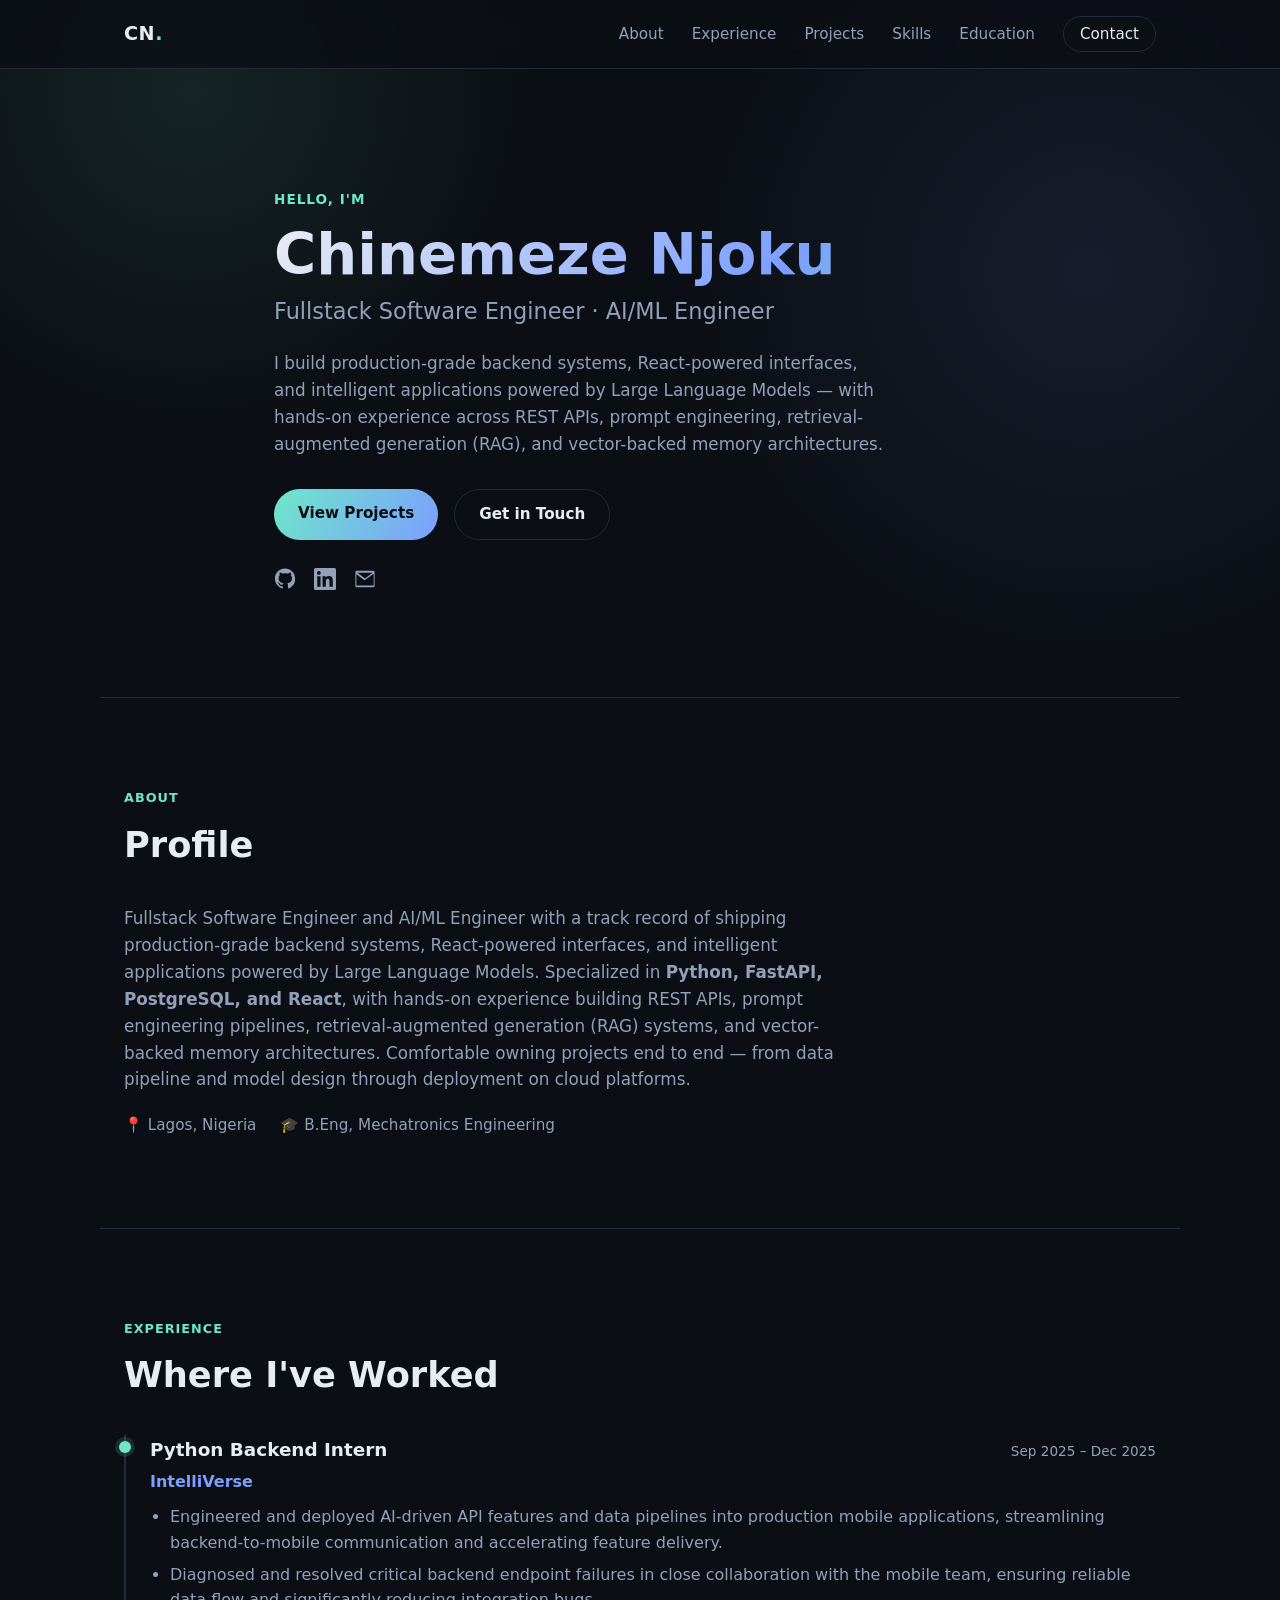
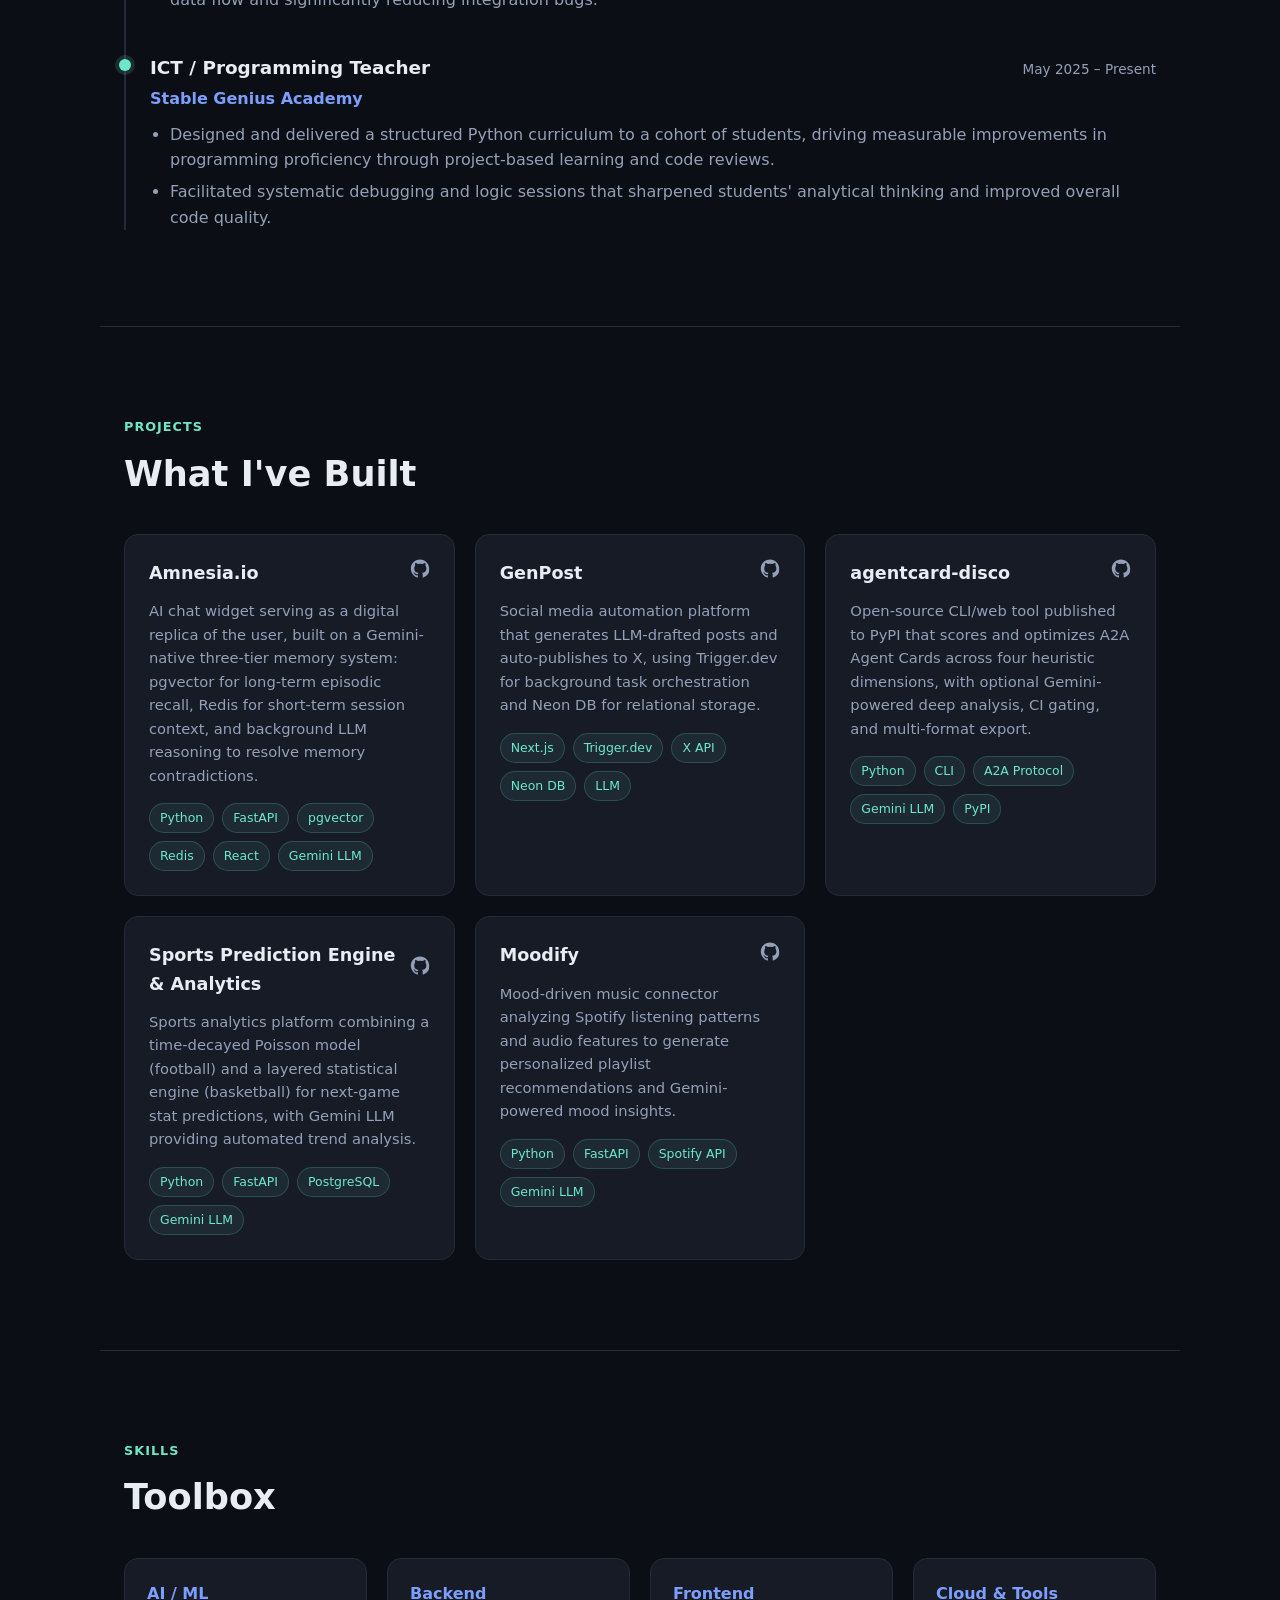
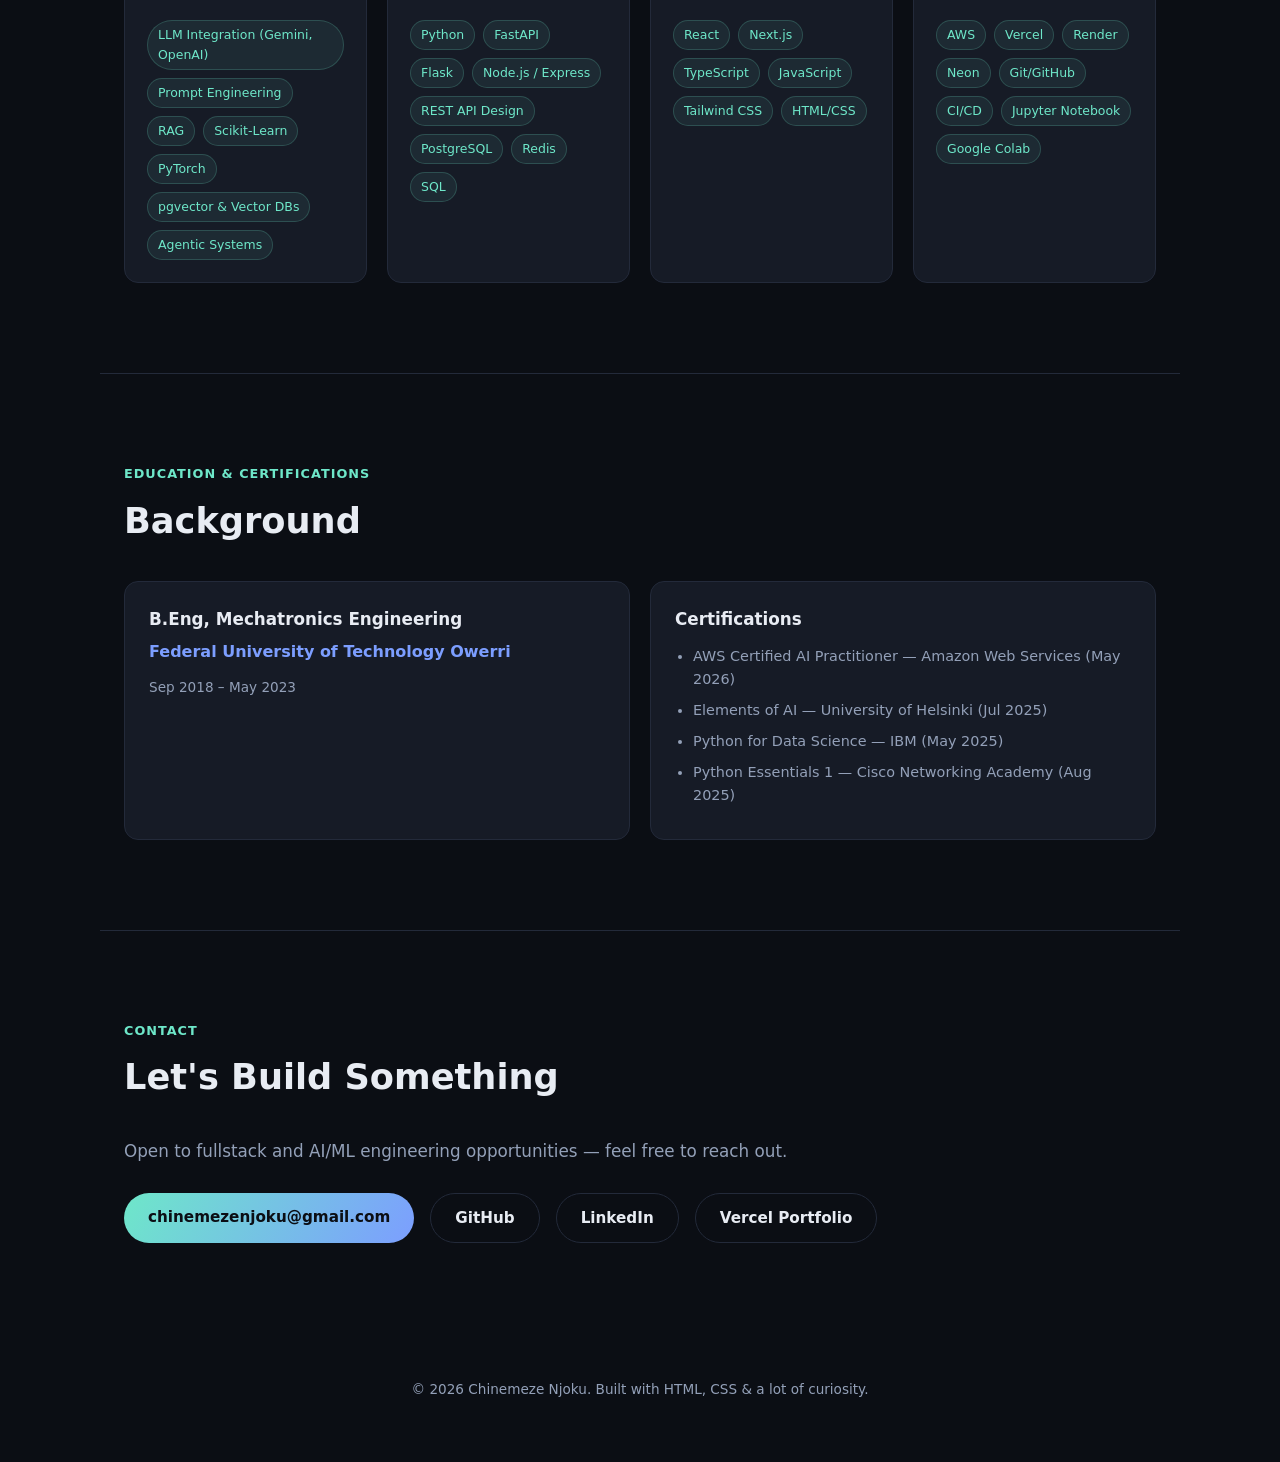
==== index.html @ 37be12de "Add portfolio site built from resume and project repos" ====
<!DOCTYPE html>
<html lang="en">
<head>
<meta charset="UTF-8">
<meta name="viewport" content="width=device-width, initial-scale=1.0">
<title>Chinemeze Njoku — Fullstack &amp; AI/ML Engineer</title>
<meta name="description" content="Chinemeze Njoku — Fullstack Software Engineer and AI/ML Engineer specializing in Python, FastAPI, React, and LLM-powered applications.">
<link rel="icon" href="data:image/svg+xml,<svg xmlns=%22http://www.w3.org/2000/svg%22 viewBox=%220 0 100 100%22><text y=%22.9em%22 font-size=%2290%22>🚀</text></svg>">
<link rel="stylesheet" href="css/style.css">
</head>
<body>

<div class="bg-glow"></div>

<header class="nav-wrap">
  <nav class="nav container">
    <a href="#top" class="logo">CN<span>.</span></a>
    <button class="nav-toggle" id="navToggle" aria-label="Toggle menu" aria-expanded="false">
      <span></span><span></span><span></span>
    </button>
    <ul class="nav-links" id="navLinks">
      <li><a href="#about">About</a></li>
      <li><a href="#experience">Experience</a></li>
      <li><a href="#projects">Projects</a></li>
      <li><a href="#skills">Skills</a></li>
      <li><a href="#education">Education</a></li>
      <li><a href="#contact" class="nav-cta">Contact</a></li>
    </ul>
  </nav>
</header>

<main id="top">

  <section class="hero container">
    <p class="eyebrow reveal">Hello, I'm</p>
    <h1 class="reveal">Chinemeze Njoku</h1>
    <h2 class="hero-role reveal">Fullstack Software Engineer &middot; AI/ML Engineer</h2>
    <p class="hero-text reveal">
      I build production-grade backend systems, React-powered interfaces, and intelligent
      applications powered by Large Language Models — with hands-on experience across
      REST APIs, prompt engineering, retrieval-augmented generation (RAG), and vector-backed
      memory architectures.
    </p>
    <div class="hero-actions reveal">
      <a href="#projects" class="btn btn-primary">View Projects</a>
      <a href="#contact" class="btn btn-ghost">Get in Touch</a>
    </div>
    <div class="hero-links reveal">
      <a href="https://github.com/chineey" target="_blank" rel="noopener" aria-label="GitHub">
        <svg viewBox="0 0 24 24" fill="currentColor"><path d="M12 .5C5.73.5.98 5.24.98 11.52c0 5.02 3.26 9.28 7.77 10.78.57.1.78-.25.78-.55 0-.27-.01-1.16-.02-2.11-3.16.69-3.83-1.34-3.83-1.34-.52-1.31-1.26-1.66-1.26-1.66-1.03-.7.08-.69.08-.69 1.14.08 1.74 1.17 1.74 1.17 1.01 1.73 2.65 1.23 3.3.94.1-.73.4-1.23.72-1.51-2.52-.29-5.17-1.26-5.17-5.6 0-1.24.44-2.25 1.17-3.04-.12-.29-.51-1.45.11-3.02 0 0 .96-.31 3.14 1.16a10.9 10.9 0 0 1 5.72 0c2.18-1.47 3.14-1.16 3.14-1.16.62 1.57.23 2.73.11 3.02.73.79 1.17 1.8 1.17 3.04 0 4.35-2.65 5.31-5.18 5.59.41.35.77 1.04.77 2.11 0 1.52-.01 2.75-.01 3.12 0 .3.2.65.79.54A10.53 10.53 0 0 0 23.02 11.5C23.02 5.24 18.27.5 12 .5Z"/></svg>
      </a>
      <a href="https://linkedin.com/in/chinemeze-njoku" target="_blank" rel="noopener" aria-label="LinkedIn">
        <svg viewBox="0 0 24 24" fill="currentColor"><path d="M20.45 20.45h-3.56v-5.57c0-1.33-.02-3.04-1.85-3.04-1.85 0-2.14 1.45-2.14 2.94v5.67H9.34V9h3.42v1.56h.05c.48-.9 1.64-1.85 3.38-1.85 3.6 0 4.27 2.37 4.27 5.46v6.28ZM5.34 7.43a2.06 2.06 0 1 1 0-4.12 2.06 2.06 0 0 1 0 4.12ZM7.12 20.45H3.56V9h3.56v11.45ZM22.22 0H1.77C.8 0 0 .78 0 1.75v20.5C0 23.22.8 24 1.77 24h20.45c.98 0 1.78-.78 1.78-1.75V1.75C24 .78 23.2 0 22.22 0Z"/></svg>
      </a>
      <a href="mailto:chinemezenjoku@gmail.com" aria-label="Email">
        <svg viewBox="0 0 24 24" fill="currentColor"><path d="M1.5 4.5A1.5 1.5 0 0 1 3 3h18a1.5 1.5 0 0 1 1.5 1.5v15A1.5 1.5 0 0 1 21 21H3a1.5 1.5 0 0 1-1.5-1.5v-15Zm2.2.6 8.3 6.4 8.3-6.4H3.7Zm16.8 1.6-8.03 6.2a1.5 1.5 0 0 1-1.84 0L2.6 6.7V19h18.9V6.7Z"/></svg>
      </a>
    </div>
  </section>

  <section id="about" class="section container">
    <p class="section-label reveal">About</p>
    <h2 class="section-title reveal">Profile</h2>
    <p class="about-text reveal">
      Fullstack Software Engineer and AI/ML Engineer with a track record of shipping
      production-grade backend systems, React-powered interfaces, and intelligent
      applications powered by Large Language Models. Specialized in
      <strong>Python, FastAPI, PostgreSQL, and React</strong>, with hands-on experience
      building REST APIs, prompt engineering pipelines, retrieval-augmented generation (RAG)
      systems, and vector-backed memory architectures. Comfortable owning projects end to
      end — from data pipeline and model design through deployment on cloud platforms.
    </p>
    <div class="about-meta reveal">
      <span>📍 Lagos, Nigeria</span>
      <span>🎓 B.Eng, Mechatronics Engineering</span>
    </div>
  </section>

  <section id="experience" class="section container">
    <p class="section-label reveal">Experience</p>
    <h2 class="section-title reveal">Where I've Worked</h2>
    <div class="timeline">
      <div class="timeline-item reveal">
        <div class="timeline-dot"></div>
        <div class="timeline-content">
          <div class="timeline-head">
            <h3>Python Backend Intern</h3>
            <span class="timeline-date">Sep 2025 – Dec 2025</span>
          </div>
          <p class="timeline-org">IntelliVerse</p>
          <ul>
            <li>Engineered and deployed AI-driven API features and data pipelines into production mobile applications, streamlining backend-to-mobile communication and accelerating feature delivery.</li>
            <li>Diagnosed and resolved critical backend endpoint failures in close collaboration with the mobile team, ensuring reliable data flow and significantly reducing integration bugs.</li>
          </ul>
        </div>
      </div>
      <div class="timeline-item reveal">
        <div class="timeline-dot"></div>
        <div class="timeline-content">
          <div class="timeline-head">
            <h3>ICT / Programming Teacher</h3>
            <span class="timeline-date">May 2025 – Present</span>
          </div>
          <p class="timeline-org">Stable Genius Academy</p>
          <ul>
            <li>Designed and delivered a structured Python curriculum to a cohort of students, driving measurable improvements in programming proficiency through project-based learning and code reviews.</li>
            <li>Facilitated systematic debugging and logic sessions that sharpened students' analytical thinking and improved overall code quality.</li>
          </ul>
        </div>
      </div>
    </div>
  </section>

  <section id="projects" class="section container">
    <p class="section-label reveal">Projects</p>
    <h2 class="section-title reveal">What I've Built</h2>
    <div class="project-grid">

      <article class="project-card reveal">
        <div class="project-top">
          <h3>Amnesia.io</h3>
          <a href="https://github.com/chineey/amnesia.io" target="_blank" rel="noopener" aria-label="View Amnesia.io on GitHub">
            <svg viewBox="0 0 24 24" fill="currentColor"><path d="M12 .5C5.73.5.98 5.24.98 11.52c0 5.02 3.26 9.28 7.77 10.78.57.1.78-.25.78-.55 0-.27-.01-1.16-.02-2.11-3.16.69-3.83-1.34-3.83-1.34-.52-1.31-1.26-1.66-1.26-1.66-1.03-.7.08-.69.08-.69 1.14.08 1.74 1.17 1.74 1.17 1.01 1.73 2.65 1.23 3.3.94.1-.73.4-1.23.72-1.51-2.52-.29-5.17-1.26-5.17-5.6 0-1.24.44-2.25 1.17-3.04-.12-.29-.51-1.45.11-3.02 0 0 .96-.31 3.14 1.16a10.9 10.9 0 0 1 5.72 0c2.18-1.47 3.14-1.16 3.14-1.16.62 1.57.23 2.73.11 3.02.73.79 1.17 1.8 1.17 3.04 0 4.35-2.65 5.31-5.18 5.59.41.35.77 1.04.77 2.11 0 1.52-.01 2.75-.01 3.12 0 .3.2.65.79.54A10.53 10.53 0 0 0 23.02 11.5C23.02 5.24 18.27.5 12 .5Z"/></svg>
          </a>
        </div>
        <p>AI chat widget serving as a digital replica of the user, built on a Gemini-native three-tier memory system: pgvector for long-term episodic recall, Redis for short-term session context, and background LLM reasoning to resolve memory contradictions.</p>
        <div class="tags">
          <span>Python</span><span>FastAPI</span><span>pgvector</span><span>Redis</span><span>React</span><span>Gemini LLM</span>
        </div>
      </article>

      <article class="project-card reveal">
        <div class="project-top">
          <h3>GenPost</h3>
          <a href="https://github.com/chineey/genpost_automation" target="_blank" rel="noopener" aria-label="View GenPost on GitHub">
            <svg viewBox="0 0 24 24" fill="currentColor"><path d="M12 .5C5.73.5.98 5.24.98 11.52c0 5.02 3.26 9.28 7.77 10.78.57.1.78-.25.78-.55 0-.27-.01-1.16-.02-2.11-3.16.69-3.83-1.34-3.83-1.34-.52-1.31-1.26-1.66-1.26-1.66-1.03-.7.08-.69.08-.69 1.14.08 1.74 1.17 1.74 1.17 1.01 1.73 2.65 1.23 3.3.94.1-.73.4-1.23.72-1.51-2.52-.29-5.17-1.26-5.17-5.6 0-1.24.44-2.25 1.17-3.04-.12-.29-.51-1.45.11-3.02 0 0 .96-.31 3.14 1.16a10.9 10.9 0 0 1 5.72 0c2.18-1.47 3.14-1.16 3.14-1.16.62 1.57.23 2.73.11 3.02.73.79 1.17 1.8 1.17 3.04 0 4.35-2.65 5.31-5.18 5.59.41.35.77 1.04.77 2.11 0 1.52-.01 2.75-.01 3.12 0 .3.2.65.79.54A10.53 10.53 0 0 0 23.02 11.5C23.02 5.24 18.27.5 12 .5Z"/></svg>
          </a>
        </div>
        <p>Social media automation platform that generates LLM-drafted posts and auto-publishes to X, using Trigger.dev for background task orchestration and Neon DB for relational storage.</p>
        <div class="tags">
          <span>Next.js</span><span>Trigger.dev</span><span>X API</span><span>Neon DB</span><span>LLM</span>
        </div>
      </article>

      <article class="project-card reveal">
        <div class="project-top">
          <h3>agentcard-disco</h3>
          <a href="https://github.com/chineey/agentcard-disco" target="_blank" rel="noopener" aria-label="View agentcard-disco on GitHub">
            <svg viewBox="0 0 24 24" fill="currentColor"><path d="M12 .5C5.73.5.98 5.24.98 11.52c0 5.02 3.26 9.28 7.77 10.78.57.1.78-.25.78-.55 0-.27-.01-1.16-.02-2.11-3.16.69-3.83-1.34-3.83-1.34-.52-1.31-1.26-1.66-1.26-1.66-1.03-.7.08-.69.08-.69 1.14.08 1.74 1.17 1.74 1.17 1.01 1.73 2.65 1.23 3.3.94.1-.73.4-1.23.72-1.51-2.52-.29-5.17-1.26-5.17-5.6 0-1.24.44-2.25 1.17-3.04-.12-.29-.51-1.45.11-3.02 0 0 .96-.31 3.14 1.16a10.9 10.9 0 0 1 5.72 0c2.18-1.47 3.14-1.16 3.14-1.16.62 1.57.23 2.73.11 3.02.73.79 1.17 1.8 1.17 3.04 0 4.35-2.65 5.31-5.18 5.59.41.35.77 1.04.77 2.11 0 1.52-.01 2.75-.01 3.12 0 .3.2.65.79.54A10.53 10.53 0 0 0 23.02 11.5C23.02 5.24 18.27.5 12 .5Z"/></svg>
          </a>
        </div>
        <p>Open-source CLI/web tool published to PyPI that scores and optimizes A2A Agent Cards across four heuristic dimensions, with optional Gemini-powered deep analysis, CI gating, and multi-format export.</p>
        <div class="tags">
          <span>Python</span><span>CLI</span><span>A2A Protocol</span><span>Gemini LLM</span><span>PyPI</span>
        </div>
      </article>

      <article class="project-card reveal">
        <div class="project-top">
          <h3>Sports Prediction Engine &amp; Analytics</h3>
          <a href="https://github.com/chineey/NBA_AI" target="_blank" rel="noopener" aria-label="View Sports Prediction Engine on GitHub">
            <svg viewBox="0 0 24 24" fill="currentColor"><path d="M12 .5C5.73.5.98 5.24.98 11.52c0 5.02 3.26 9.28 7.77 10.78.57.1.78-.25.78-.55 0-.27-.01-1.16-.02-2.11-3.16.69-3.83-1.34-3.83-1.34-.52-1.31-1.26-1.66-1.26-1.66-1.03-.7.08-.69.08-.69 1.14.08 1.74 1.17 1.74 1.17 1.01 1.73 2.65 1.23 3.3.94.1-.73.4-1.23.72-1.51-2.52-.29-5.17-1.26-5.17-5.6 0-1.24.44-2.25 1.17-3.04-.12-.29-.51-1.45.11-3.02 0 0 .96-.31 3.14 1.16a10.9 10.9 0 0 1 5.72 0c2.18-1.47 3.14-1.16 3.14-1.16.62 1.57.23 2.73.11 3.02.73.79 1.17 1.8 1.17 3.04 0 4.35-2.65 5.31-5.18 5.59.41.35.77 1.04.77 2.11 0 1.52-.01 2.75-.01 3.12 0 .3.2.65.79.54A10.53 10.53 0 0 0 23.02 11.5C23.02 5.24 18.27.5 12 .5Z"/></svg>
          </a>
        </div>
        <p>Sports analytics platform combining a time-decayed Poisson model (football) and a layered statistical engine (basketball) for next-game stat predictions, with Gemini LLM providing automated trend analysis.</p>
        <div class="tags">
          <span>Python</span><span>FastAPI</span><span>PostgreSQL</span><span>Gemini LLM</span>
        </div>
      </article>

      <article class="project-card reveal">
        <div class="project-top">
          <h3>Moodify</h3>
          <a href="https://github.com/chineey/spotify_mood_connector" target="_blank" rel="noopener" aria-label="View Moodify on GitHub">
            <svg viewBox="0 0 24 24" fill="currentColor"><path d="M12 .5C5.73.5.98 5.24.98 11.52c0 5.02 3.26 9.28 7.77 10.78.57.1.78-.25.78-.55 0-.27-.01-1.16-.02-2.11-3.16.69-3.83-1.34-3.83-1.34-.52-1.31-1.26-1.66-1.26-1.66-1.03-.7.08-.69.08-.69 1.14.08 1.74 1.17 1.74 1.17 1.01 1.73 2.65 1.23 3.3.94.1-.73.4-1.23.72-1.51-2.52-.29-5.17-1.26-5.17-5.6 0-1.24.44-2.25 1.17-3.04-.12-.29-.51-1.45.11-3.02 0 0 .96-.31 3.14 1.16a10.9 10.9 0 0 1 5.72 0c2.18-1.47 3.14-1.16 3.14-1.16.62 1.57.23 2.73.11 3.02.73.79 1.17 1.8 1.17 3.04 0 4.35-2.65 5.31-5.18 5.59.41.35.77 1.04.77 2.11 0 1.52-.01 2.75-.01 3.12 0 .3.2.65.79.54A10.53 10.53 0 0 0 23.02 11.5C23.02 5.24 18.27.5 12 .5Z"/></svg>
          </a>
        </div>
        <p>Mood-driven music connector analyzing Spotify listening patterns and audio features to generate personalized playlist recommendations and Gemini-powered mood insights.</p>
        <div class="tags">
          <span>Python</span><span>FastAPI</span><span>Spotify API</span><span>Gemini LLM</span>
        </div>
      </article>

    </div>
  </section>

  <section id="skills" class="section container">
    <p class="section-label reveal">Skills</p>
    <h2 class="section-title reveal">Toolbox</h2>
    <div class="skills-grid">
      <div class="skill-card reveal">
        <h3>AI / ML</h3>
        <div class="tags">
          <span>LLM Integration (Gemini, OpenAI)</span><span>Prompt Engineering</span><span>RAG</span><span>Scikit-Learn</span><span>PyTorch</span><span>pgvector &amp; Vector DBs</span><span>Agentic Systems</span>
        </div>
      </div>
      <div class="skill-card reveal">
        <h3>Backend</h3>
        <div class="tags">
          <span>Python</span><span>FastAPI</span><span>Flask</span><span>Node.js / Express</span><span>REST API Design</span><span>PostgreSQL</span><span>Redis</span><span>SQL</span>
        </div>
      </div>
      <div class="skill-card reveal">
        <h3>Frontend</h3>
        <div class="tags">
          <span>React</span><span>Next.js</span><span>TypeScript</span><span>JavaScript</span><span>Tailwind CSS</span><span>HTML/CSS</span>
        </div>
      </div>
      <div class="skill-card reveal">
        <h3>Cloud &amp; Tools</h3>
        <div class="tags">
          <span>AWS</span><span>Vercel</span><span>Render</span><span>Neon</span><span>Git/GitHub</span><span>CI/CD</span><span>Jupyter Notebook</span><span>Google Colab</span>
        </div>
      </div>
    </div>
  </section>

  <section id="education" class="section container">
    <p class="section-label reveal">Education &amp; Certifications</p>
    <h2 class="section-title reveal">Background</h2>
    <div class="edu-grid">
      <div class="edu-card reveal">
        <h3>B.Eng, Mechatronics Engineering</h3>
        <p class="timeline-org">Federal University of Technology Owerri</p>
        <span class="timeline-date">Sep 2018 – May 2023</span>
      </div>
      <div class="edu-card reveal">
        <h3>Certifications</h3>
        <ul class="cert-list">
          <li>AWS Certified AI Practitioner — Amazon Web Services (May 2026)</li>
          <li>Elements of AI — University of Helsinki (Jul 2025)</li>
          <li>Python for Data Science — IBM (May 2025)</li>
          <li>Python Essentials 1 — Cisco Networking Academy (Aug 2025)</li>
        </ul>
      </div>
    </div>
  </section>

  <section id="contact" class="section container contact-section">
    <p class="section-label reveal">Contact</p>
    <h2 class="section-title reveal">Let's Build Something</h2>
    <p class="about-text reveal">
      Open to fullstack and AI/ML engineering opportunities — feel free to reach out.
    </p>
    <div class="contact-links reveal">
      <a href="mailto:chinemezenjoku@gmail.com" class="btn btn-primary">chinemezenjoku@gmail.com</a>
      <a href="https://github.com/chineey" target="_blank" rel="noopener" class="btn btn-ghost">GitHub</a>
      <a href="https://linkedin.com/in/chinemeze-njoku" target="_blank" rel="noopener" class="btn btn-ghost">LinkedIn</a>
      <a href="https://portfolio-umber-three-92.vercel.app" target="_blank" rel="noopener" class="btn btn-ghost">Vercel Portfolio</a>
    </div>
  </section>

</main>

<footer class="footer">
  <p>&copy; <span id="year"></span> Chinemeze Njoku. Built with HTML, CSS &amp; a lot of curiosity.</p>
</footer>

<script src="js/script.js"></script>
</body>
</html>
---- css/style.css ----
:root {
  --bg: #0b0e14;
  --bg-alt: #10141d;
  --surface: #161b26;
  --surface-hover: #1c2230;
  --border: #232a3a;
  --text: #e8ecf3;
  --text-dim: #93a0b8;
  --accent: #6ee7c9;
  --accent-2: #7c9eff;
  --radius: 14px;
  --max-width: 1080px;
}

* { box-sizing: border-box; }

html { scroll-behavior: smooth; }

body {
  margin: 0;
  background: var(--bg);
  color: var(--text);
  font-family: "Segoe UI", system-ui, -apple-system, "Helvetica Neue", Arial, sans-serif;
  line-height: 1.6;
  -webkit-font-smoothing: antialiased;
}

.container {
  max-width: var(--max-width);
  margin: 0 auto;
  padding: 0 24px;
}

.bg-glow {
  position: fixed;
  inset: 0;
  z-index: -1;
  background:
    radial-gradient(600px circle at 15% 10%, rgba(110, 231, 201, 0.10), transparent 60%),
    radial-gradient(700px circle at 85% 30%, rgba(124, 158, 255, 0.10), transparent 60%),
    var(--bg);
}

/* Nav */
.nav-wrap {
  position: sticky;
  top: 0;
  z-index: 100;
  background: rgba(11, 14, 20, 0.75);
  backdrop-filter: blur(10px);
  border-bottom: 1px solid var(--border);
}

.nav {
  display: flex;
  align-items: center;
  justify-content: space-between;
  height: 68px;
}

.logo {
  font-weight: 700;
  font-size: 1.2rem;
  color: var(--text);
  text-decoration: none;
  letter-spacing: 0.5px;
}
.logo span { color: var(--accent); }

.nav-links {
  display: flex;
  align-items: center;
  gap: 28px;
  list-style: none;
  margin: 0;
  padding: 0;
}

.nav-links a {
  color: var(--text-dim);
  text-decoration: none;
  font-size: 0.95rem;
  transition: color 0.2s ease;
}
.nav-links a:hover { color: var(--text); }

.nav-cta {
  border: 1px solid var(--border);
  padding: 8px 16px !important;
  border-radius: 999px;
  color: var(--text) !important;
}
.nav-cta:hover { border-color: var(--accent); }

.nav-toggle {
  display: none;
  flex-direction: column;
  gap: 5px;
  background: none;
  border: none;
  cursor: pointer;
  padding: 8px;
}
.nav-toggle span {
  width: 22px;
  height: 2px;
  background: var(--text);
  display: block;
}

/* Hero */
.hero {
  padding: 120px 24px 100px;
  max-width: 780px;
}

.eyebrow {
  color: var(--accent);
  font-weight: 600;
  letter-spacing: 1px;
  text-transform: uppercase;
  font-size: 0.85rem;
  margin: 0 0 12px;
}

.hero h1 {
  font-size: clamp(2.4rem, 6vw, 3.6rem);
  margin: 0 0 8px;
  line-height: 1.1;
  background: linear-gradient(120deg, var(--text), var(--accent-2) 70%, var(--accent));
  -webkit-background-clip: text;
  background-clip: text;
  color: transparent;
}

.hero-role {
  font-size: clamp(1.1rem, 2.5vw, 1.4rem);
  color: var(--text-dim);
  font-weight: 500;
  margin: 0 0 20px;
}

.hero-text {
  color: var(--text-dim);
  font-size: 1.05rem;
  max-width: 620px;
}

.hero-actions {
  display: flex;
  gap: 16px;
  margin: 32px 0 28px;
  flex-wrap: wrap;
}

.btn {
  display: inline-block;
  padding: 12px 24px;
  border-radius: 999px;
  text-decoration: none;
  font-weight: 600;
  font-size: 0.95rem;
  transition: transform 0.15s ease, background 0.2s ease, border-color 0.2s ease;
}
.btn:hover { transform: translateY(-2px); }

.btn-primary {
  background: linear-gradient(120deg, var(--accent), var(--accent-2));
  color: #0b0e14;
}

.btn-ghost {
  border: 1px solid var(--border);
  color: var(--text);
}
.btn-ghost:hover { border-color: var(--accent); }

.hero-links {
  display: flex;
  gap: 18px;
}
.hero-links a {
  color: var(--text-dim);
  transition: color 0.2s ease;
}
.hero-links a:hover { color: var(--accent); }
.hero-links svg { width: 22px; height: 22px; }

/* Sections */
.section {
  padding: 90px 24px;
  border-top: 1px solid var(--border);
}

.section-label {
  color: var(--accent);
  text-transform: uppercase;
  letter-spacing: 1px;
  font-size: 0.8rem;
  font-weight: 700;
  margin: 0 0 8px;
}

.section-title {
  font-size: clamp(1.6rem, 4vw, 2.2rem);
  margin: 0 0 32px;
}

.about-text {
  color: var(--text-dim);
  font-size: 1.05rem;
  max-width: 720px;
}

.about-meta {
  display: flex;
  gap: 24px;
  margin-top: 20px;
  color: var(--text-dim);
  font-size: 0.95rem;
  flex-wrap: wrap;
}

/* Timeline */
.timeline {
  position: relative;
  padding-left: 24px;
  border-left: 2px solid var(--border);
}

.timeline-item {
  position: relative;
  margin-bottom: 40px;
}
.timeline-item:last-child { margin-bottom: 0; }

.timeline-dot {
  position: absolute;
  left: -31px;
  top: 6px;
  width: 12px;
  height: 12px;
  border-radius: 50%;
  background: var(--accent);
  box-shadow: 0 0 0 4px rgba(110, 231, 201, 0.15);
}

.timeline-head {
  display: flex;
  align-items: baseline;
  justify-content: space-between;
  flex-wrap: wrap;
  gap: 8px;
}

.timeline-head h3 {
  margin: 0;
  font-size: 1.15rem;
}

.timeline-date {
  color: var(--text-dim);
  font-size: 0.85rem;
  white-space: nowrap;
}

.timeline-org {
  color: var(--accent-2);
  font-weight: 600;
  margin: 4px 0 10px;
}

.timeline-content ul {
  margin: 0;
  padding-left: 20px;
  color: var(--text-dim);
}
.timeline-content li { margin-bottom: 6px; }

/* Projects */
.project-grid {
  display: grid;
  grid-template-columns: repeat(auto-fit, minmax(300px, 1fr));
  gap: 20px;
}

.project-card {
  background: var(--surface);
  border: 1px solid var(--border);
  border-radius: var(--radius);
  padding: 24px;
  transition: transform 0.2s ease, border-color 0.2s ease, background 0.2s ease;
}
.project-card:hover {
  transform: translateY(-4px);
  border-color: var(--accent);
  background: var(--surface-hover);
}

.project-top {
  display: flex;
  align-items: center;
  justify-content: space-between;
  margin-bottom: 12px;
}

.project-top h3 {
  margin: 0;
  font-size: 1.1rem;
}

.project-top a {
  color: var(--text-dim);
  transition: color 0.2s ease;
}
.project-top a:hover { color: var(--accent); }
.project-top svg { width: 20px; height: 20px; }

.project-card p {
  color: var(--text-dim);
  font-size: 0.92rem;
  margin: 0 0 16px;
}

.tags {
  display: flex;
  flex-wrap: wrap;
  gap: 8px;
}

.tags span {
  background: rgba(110, 231, 201, 0.08);
  color: var(--accent);
  border: 1px solid rgba(110, 231, 201, 0.2);
  padding: 4px 10px;
  border-radius: 999px;
  font-size: 0.78rem;
}

/* Skills */
.skills-grid {
  display: grid;
  grid-template-columns: repeat(auto-fit, minmax(240px, 1fr));
  gap: 20px;
}

.skill-card {
  background: var(--surface);
  border: 1px solid var(--border);
  border-radius: var(--radius);
  padding: 22px;
}

.skill-card h3 {
  margin: 0 0 14px;
  font-size: 1rem;
  color: var(--accent-2);
}

/* Education */
.edu-grid {
  display: grid;
  grid-template-columns: repeat(auto-fit, minmax(280px, 1fr));
  gap: 20px;
}

.edu-card {
  background: var(--surface);
  border: 1px solid var(--border);
  border-radius: var(--radius);
  padding: 24px;
}

.edu-card h3 {
  margin: 0 0 6px;
  font-size: 1.05rem;
}

.cert-list {
  margin: 12px 0 0;
  padding-left: 18px;
  color: var(--text-dim);
  font-size: 0.9rem;
}
.cert-list li { margin-bottom: 8px; }

/* Contact */
.contact-section { text-align: left; }
.contact-links {
  display: flex;
  gap: 16px;
  flex-wrap: wrap;
  margin-top: 28px;
}

/* Footer */
.footer {
  text-align: center;
  padding: 32px 24px 48px;
  color: var(--text-dim);
  font-size: 0.85rem;
}

/* Reveal animation */
.reveal {
  opacity: 0;
  transform: translateY(16px);
  transition: opacity 0.6s ease, transform 0.6s ease;
}
.reveal.in-view {
  opacity: 1;
  transform: translateY(0);
}

/* Responsive */
@media (max-width: 720px) {
  .nav-toggle { display: flex; }
  .nav-links {
    position: absolute;
    top: 68px;
    left: 0;
    right: 0;
    background: var(--bg-alt);
    border-bottom: 1px solid var(--border);
    flex-direction: column;
    align-items: flex-start;
    padding: 20px 24px;
    gap: 18px;
    display: none;
  }
  .nav-links.open { display: flex; }
  .hero { padding: 90px 24px 70px; }
  .section { padding: 60px 24px; }
}
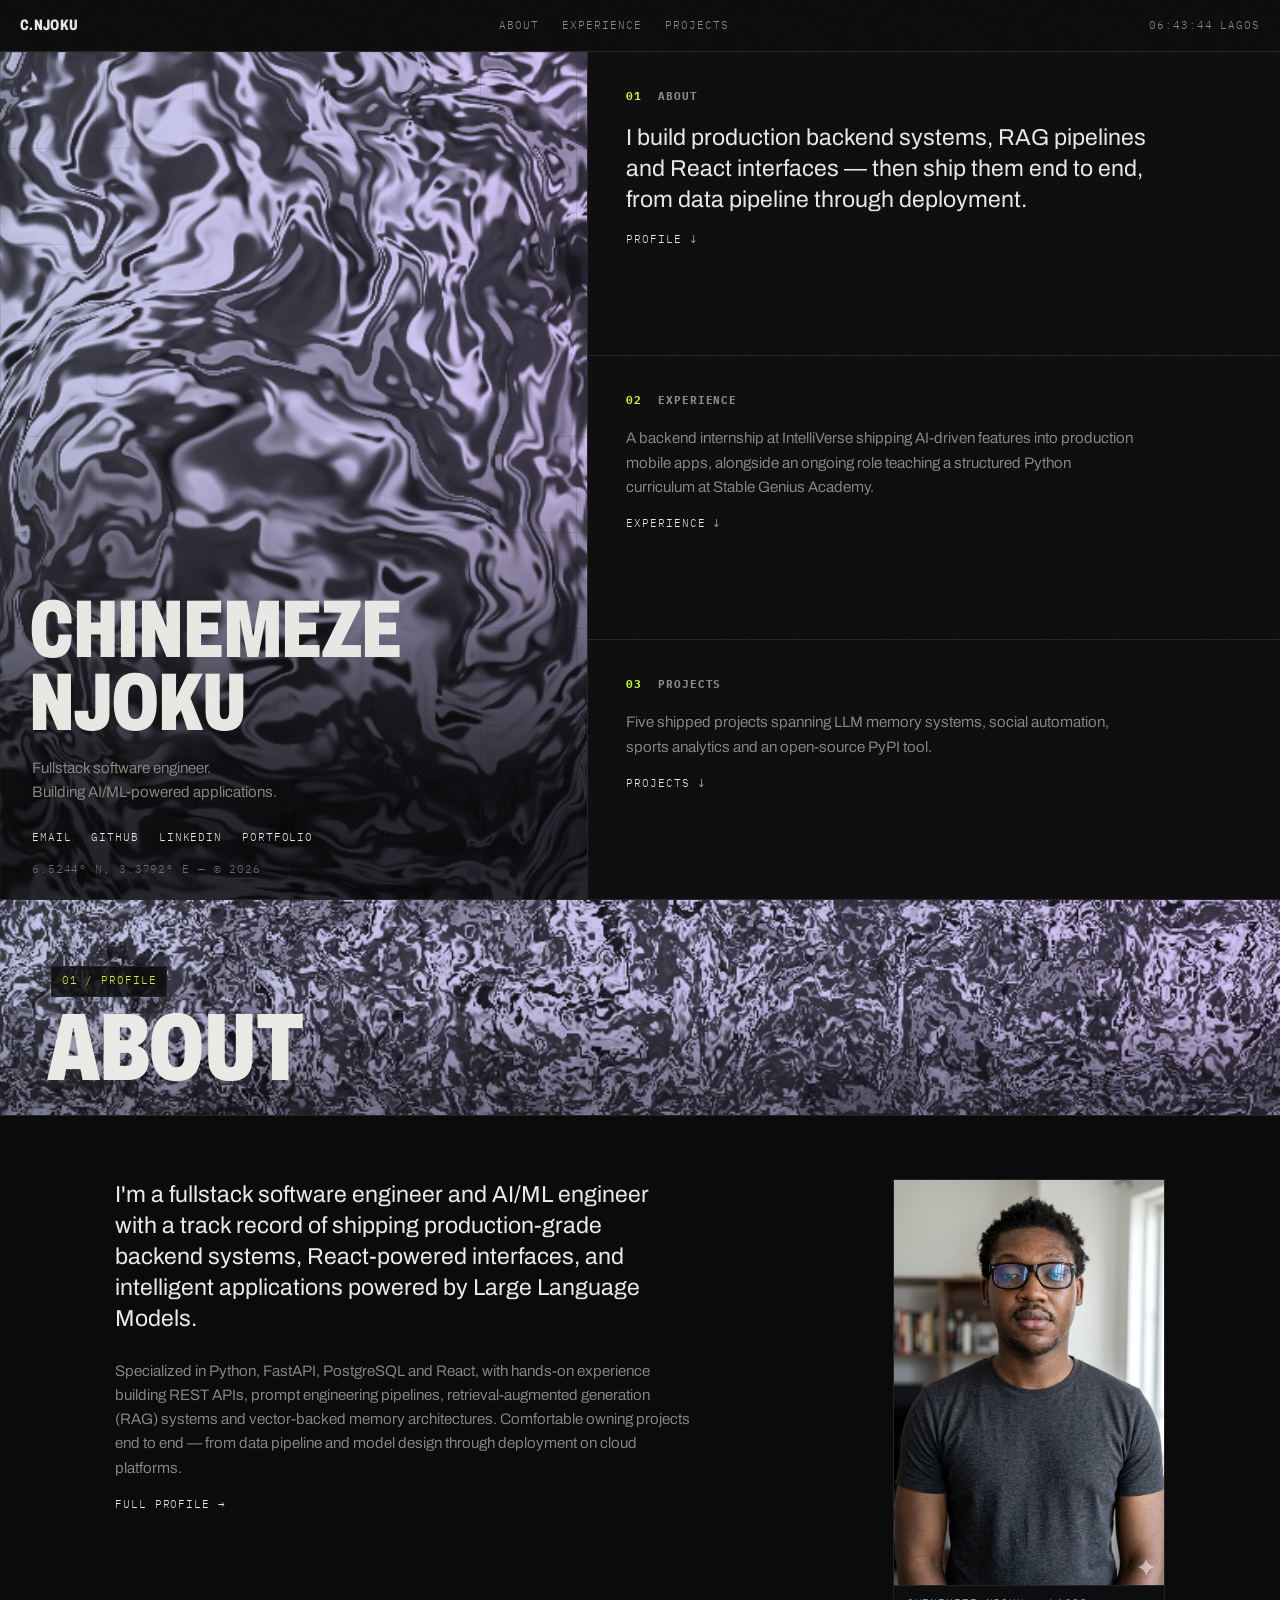
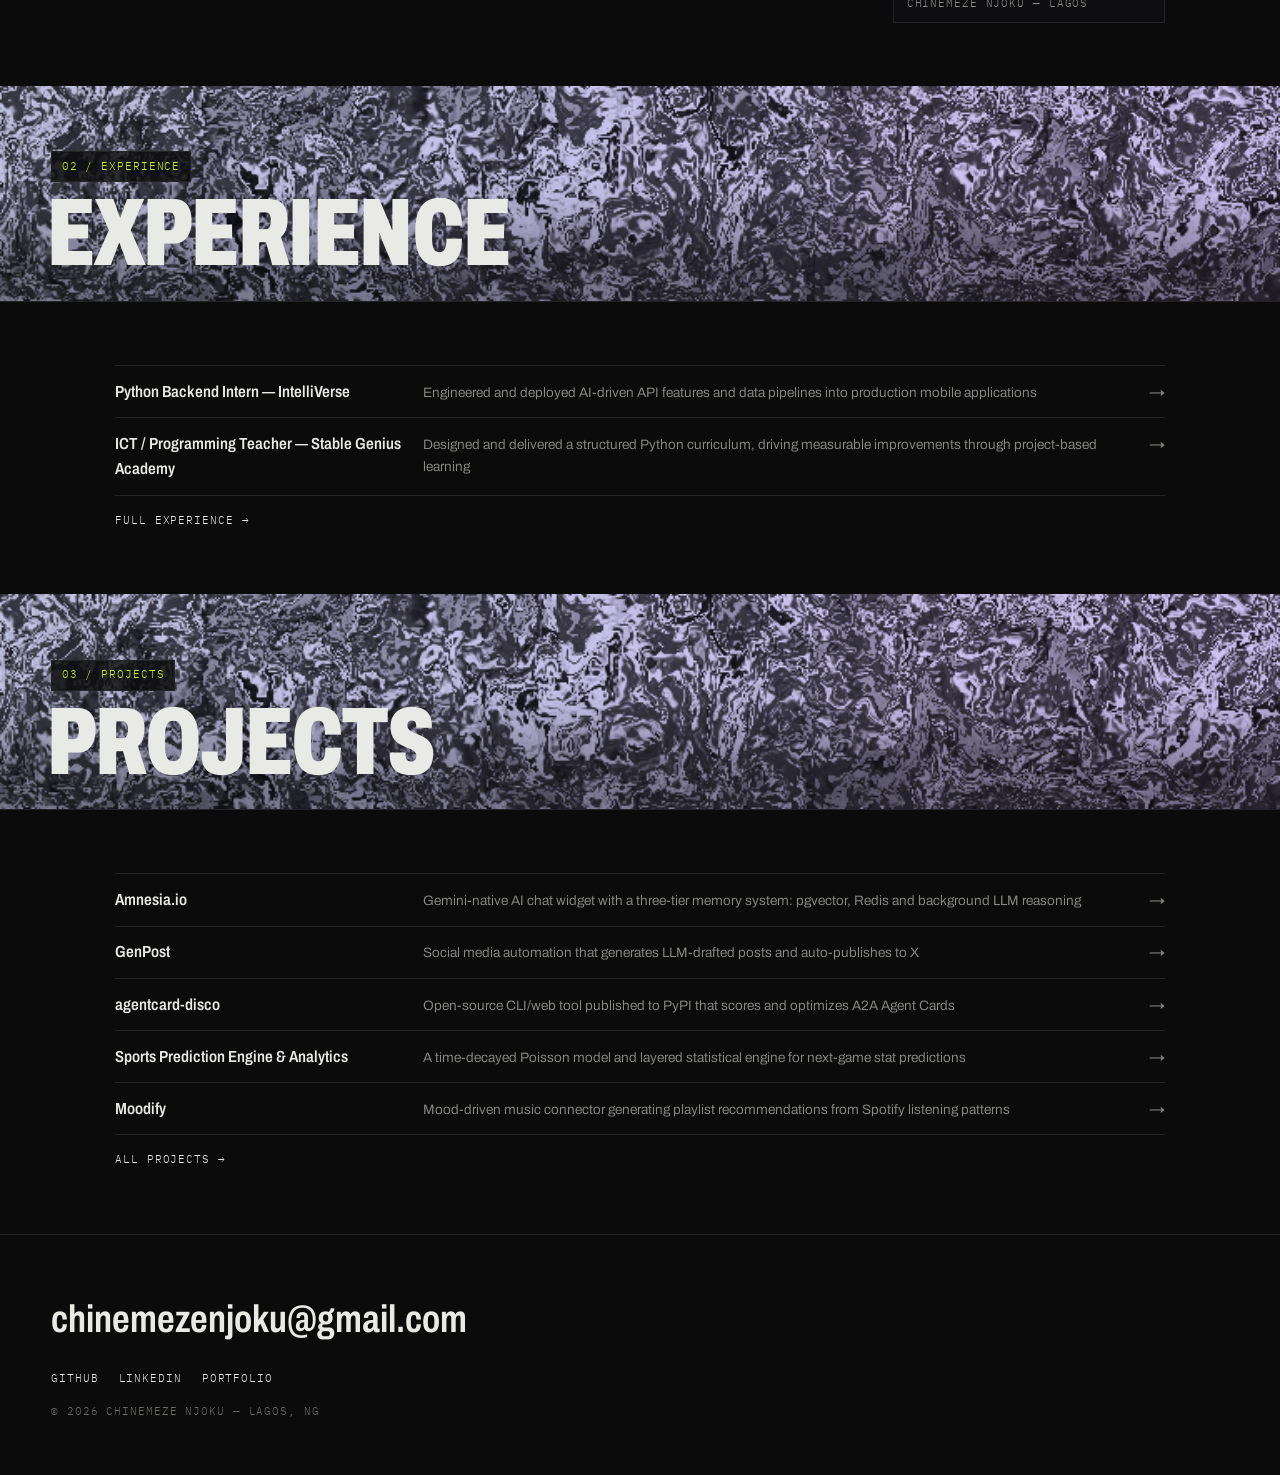
==== commit 5d35c4fa: "Redesign site in Bunie Njoku's editorial style: multi-page layout with WebGL shader hero, numbered i" ====
--- a/index.html
+++ b/index.html
@@ -1,261 +1,246 @@
-<!DOCTYPE html>
+<!doctype html>
 <html lang="en">
 <head>
-<meta charset="UTF-8">
-<meta name="viewport" content="width=device-width, initial-scale=1.0">
-<title>Chinemeze Njoku — Fullstack &amp; AI/ML Engineer</title>
-<meta name="description" content="Chinemeze Njoku — Fullstack Software Engineer and AI/ML Engineer specializing in Python, FastAPI, React, and LLM-powered applications.">
-<link rel="icon" href="data:image/svg+xml,<svg xmlns=%22http://www.w3.org/2000/svg%22 viewBox=%220 0 100 100%22><text y=%22.9em%22 font-size=%2290%22>🚀</text></svg>">
-<link rel="stylesheet" href="css/style.css">
+  <meta charset="utf-8">
+  <meta name="viewport" content="width=device-width, initial-scale=1">
+  <title>Chinemeze Njoku — Fullstack &amp; AI/ML Engineer</title>
+  <meta name="description" content="Chinemeze Njoku — fullstack software engineer and AI/ML engineer building production backend systems and LLM-powered applications. Lagos, Nigeria.">
+  <meta property="og:title" content="Chinemeze Njoku — Fullstack & AI/ML Engineer">
+  <meta property="og:description" content="Production backend systems, React interfaces, and LLM-powered applications.">
+  <meta property="og:type" content="website">
+  <meta property="og:image" content="https://chineey.github.io/assets/img/portrait.jpg">
+  <meta property="og:url" content="https://chineey.github.io/">
+  <meta name="twitter:card" content="summary_large_image">
+  <link rel="canonical" href="https://chineey.github.io/">
+  <link rel="icon" type="image/svg+xml" href="assets/favicon.svg">
+  <link rel="preconnect" href="https://fonts.googleapis.com">
+  <link rel="preconnect" href="https://fonts.gstatic.com" crossorigin>
+  <link href="https://fonts.googleapis.com/css2?family=Archivo:wdth,wght@62..125,300..900&family=IBM+Plex+Mono:wght@400;500&display=swap" rel="stylesheet">
+  <link rel="stylesheet" href="css/style.css">
+  <script type="application/ld+json">
+{
+  "@context": "https://schema.org",
+  "@type": "Person",
+  "name": "Chinemeze Njoku",
+  "url": "https://chineey.github.io/",
+  "image": "https://chineey.github.io/assets/img/portrait.jpg",
+  "jobTitle": "Fullstack Software Engineer, AI/ML Engineer",
+  "worksFor": {
+    "@type": "Organization",
+    "name": "Stable Genius Academy"
+  },
+  "alumniOf": {
+    "@type": "CollegeOrUniversity",
+    "name": "Federal University of Technology, Owerri"
+  },
+  "knowsAbout": [
+    "LLM Integration",
+    "Prompt Engineering",
+    "Retrieval-Augmented Generation",
+    "Vector Databases",
+    "Python",
+    "FastAPI",
+    "React",
+    "PostgreSQL"
+  ],
+  "sameAs": [
+    "https://github.com/chineey",
+    "https://linkedin.com/in/chinemeze-njoku",
+    "https://portfolio-umber-three-92.vercel.app"
+  ],
+  "email": "mailto:chinemezenjoku@gmail.com",
+  "address": {
+    "@type": "PostalAddress",
+    "addressLocality": "Lagos",
+    "addressCountry": "NG"
+  }
+}
+  </script>
 </head>
 <body>
 
-<div class="bg-glow"></div>
-
-<header class="nav-wrap">
-  <nav class="nav container">
-    <a href="#top" class="logo">CN<span>.</span></a>
-    <button class="nav-toggle" id="navToggle" aria-label="Toggle menu" aria-expanded="false">
-      <span></span><span></span><span></span>
-    </button>
-    <ul class="nav-links" id="navLinks">
-      <li><a href="#about">About</a></li>
-      <li><a href="#experience">Experience</a></li>
-      <li><a href="#projects">Projects</a></li>
-      <li><a href="#skills">Skills</a></li>
-      <li><a href="#education">Education</a></li>
-      <li><a href="#contact" class="nav-cta">Contact</a></li>
-    </ul>
-  </nav>
-</header>
-
-<main id="top">
-
-  <section class="hero container">
-    <p class="eyebrow reveal">Hello, I'm</p>
-    <h1 class="reveal">Chinemeze Njoku</h1>
-    <h2 class="hero-role reveal">Fullstack Software Engineer &middot; AI/ML Engineer</h2>
-    <p class="hero-text reveal">
-      I build production-grade backend systems, React-powered interfaces, and intelligent
-      applications powered by Large Language Models — with hands-on experience across
-      REST APIs, prompt engineering, retrieval-augmented generation (RAG), and vector-backed
-      memory architectures.
-    </p>
-    <div class="hero-actions reveal">
-      <a href="#projects" class="btn btn-primary">View Projects</a>
-      <a href="#contact" class="btn btn-ghost">Get in Touch</a>
+  <header class="site-head">
+    <a class="wordmark" href="#top">C.NJOKU</a>
+    <nav class="site-nav mono" aria-label="Main">
+      <a href="#about">About</a>
+      <a href="#experience">Experience</a>
+      <a href="#projects">Projects</a>
+    </nav>
+    <span class="head-meta mono"><span id="clock">--:--:--</span> LAGOS</span>
+  </header>
+
+  <main id="top">
+
+    <section class="hero">
+      <aside class="identity">
+        <canvas class="fluid" data-vignette="1" aria-hidden="true"></canvas>
+        <div class="identity-grid" aria-hidden="true"></div>
+        <div class="identity-inner">
+          <h1 class="name">Chinemeze<br>Njoku</h1>
+          <p class="tagline">Fullstack software engineer.<br>Building AI/ML-powered applications.</p>
+        </div>
+        <div class="identity-foot">
+          <ul class="id-links mono">
+            <li><a href="mailto:chinemezenjoku@gmail.com">Email</a></li>
+            <li><a href="https://github.com/chineey" target="_blank" rel="noopener">GitHub</a></li>
+            <li><a href="https://linkedin.com/in/chinemeze-njoku" target="_blank" rel="noopener">LinkedIn</a></li>
+            <li><a href="https://portfolio-umber-three-92.vercel.app" target="_blank" rel="noopener">Portfolio</a></li>
+          </ul>
+          <p class="id-meta mono">6.5244° N, 3.3792° E — © 2026</p>
+        </div>
+      </aside>
+
+      <div class="panels">
+        <section class="cell">
+          <h2 class="cell-label mono"><span>01</span> About</h2>
+          <p class="lede">
+            I build production backend systems, RAG pipelines and React
+            interfaces — then ship them end to end, from data pipeline
+            through deployment.
+          </p>
+          <a class="cell-more mono" href="#about">Profile ↓</a>
+        </section>
+
+        <section class="cell">
+          <h2 class="cell-label mono"><span>02</span> Experience</h2>
+          <p class="cell-note">
+            A backend internship at IntelliVerse shipping AI-driven features
+            into production mobile apps, alongside an ongoing role teaching
+            a structured Python curriculum at Stable Genius Academy.
+          </p>
+          <a class="cell-more mono" href="#experience">Experience ↓</a>
+        </section>
+
+        <section class="cell">
+          <h2 class="cell-label mono"><span>03</span> Projects</h2>
+          <p class="cell-note">
+            Five shipped projects spanning LLM memory systems, social
+            automation, sports analytics and an open-source PyPI tool.
+          </p>
+          <a class="cell-more mono" href="#projects">Projects ↓</a>
+        </section>
+      </div>
+    </section>
+
+    <section class="chapter" id="about">
+      <div class="banner banner-section">
+        <canvas class="fluid" data-vignette="0.45" aria-hidden="true"></canvas>
+        <div class="banner-inner">
+          <p class="mono banner-crumb">01 / Profile</p>
+          <h2 class="banner-title">About</h2>
+        </div>
+      </div>
+      <div class="page">
+        <div class="teaser reveal">
+          <div class="teaser-text">
+            <p class="lede">
+              I'm a fullstack software engineer and AI/ML engineer with a
+              track record of shipping production-grade backend systems,
+              React-powered interfaces, and intelligent applications powered
+              by Large Language Models.
+            </p>
+            <p class="teaser-note">
+              Specialized in Python, FastAPI, PostgreSQL and React, with
+              hands-on experience building REST APIs, prompt engineering
+              pipelines, retrieval-augmented generation (RAG) systems and
+              vector-backed memory architectures. Comfortable owning projects
+              end to end — from data pipeline and model design through
+              deployment on cloud platforms.
+            </p>
+            <a class="cell-more mono" href="about.html">Full profile →</a>
+          </div>
+          <figure class="figure teaser-figure portrait">
+            <img src="assets/img/portrait.jpg" alt="Portrait of Chinemeze Njoku" loading="lazy">
+            <figcaption class="mono">Chinemeze Njoku — Lagos</figcaption>
+          </figure>
+        </div>
+      </div>
+    </section>
+
+    <section class="chapter" id="experience">
+      <div class="banner banner-section">
+        <canvas class="fluid" data-vignette="0.45" aria-hidden="true"></canvas>
+        <div class="banner-inner">
+          <p class="mono banner-crumb">02 / Experience</p>
+          <h2 class="banner-title">Experience</h2>
+        </div>
+      </div>
+      <div class="page">
+        <div class="teaser teaser-solo reveal">
+          <div class="teaser-text">
+            <a class="row" href="work.html#intelliverse">
+              <span class="row-name">Python Backend Intern — IntelliVerse</span>
+              <span class="row-desc">Engineered and deployed AI-driven API features and data pipelines into production mobile applications</span>
+              <span class="row-arrow" aria-hidden="true">→</span>
+            </a>
+            <a class="row" href="work.html#stable-genius">
+              <span class="row-name">ICT / Programming Teacher — Stable Genius Academy</span>
+              <span class="row-desc">Designed and delivered a structured Python curriculum, driving measurable improvements through project-based learning</span>
+              <span class="row-arrow" aria-hidden="true">→</span>
+            </a>
+            <a class="cell-more mono" href="work.html">Full experience →</a>
+          </div>
+        </div>
+      </div>
+    </section>
+
+    <section class="chapter" id="projects">
+      <div class="banner banner-section">
+        <canvas class="fluid" data-vignette="0.45" aria-hidden="true"></canvas>
+        <div class="banner-inner">
+          <p class="mono banner-crumb">03 / Projects</p>
+          <h2 class="banner-title">Projects</h2>
+        </div>
+      </div>
+      <div class="page">
+        <div class="teaser teaser-solo reveal">
+          <div class="teaser-text">
+            <a class="row" href="projects.html#amnesia-io">
+              <span class="row-name">Amnesia.io</span>
+              <span class="row-desc">Gemini-native AI chat widget with a three-tier memory system: pgvector, Redis and background LLM reasoning</span>
+              <span class="row-arrow" aria-hidden="true">→</span>
+            </a>
+            <a class="row" href="projects.html#genpost">
+              <span class="row-name">GenPost</span>
+              <span class="row-desc">Social media automation that generates LLM-drafted posts and auto-publishes to X</span>
+              <span class="row-arrow" aria-hidden="true">→</span>
+            </a>
+            <a class="row" href="projects.html#agentcard-disco">
+              <span class="row-name">agentcard-disco</span>
+              <span class="row-desc">Open-source CLI/web tool published to PyPI that scores and optimizes A2A Agent Cards</span>
+              <span class="row-arrow" aria-hidden="true">→</span>
+            </a>
+            <a class="row" href="projects.html#sports-prediction-engine">
+              <span class="row-name">Sports Prediction Engine &amp; Analytics</span>
+              <span class="row-desc">A time-decayed Poisson model and layered statistical engine for next-game stat predictions</span>
+              <span class="row-arrow" aria-hidden="true">→</span>
+            </a>
+            <a class="row" href="projects.html#moodify">
+              <span class="row-name">Moodify</span>
+              <span class="row-desc">Mood-driven music connector generating playlist recommendations from Spotify listening patterns</span>
+              <span class="row-arrow" aria-hidden="true">→</span>
+            </a>
+            <a class="cell-more mono" href="projects.html">All projects →</a>
+          </div>
+        </div>
+      </div>
+    </section>
+
+  </main>
+
+  <footer class="site-foot">
+    <div class="foot-contact">
+      <a class="foot-mail" href="mailto:chinemezenjoku@gmail.com">chinemezenjoku@gmail.com</a>
+      <ul class="id-links mono">
+        <li><a href="https://github.com/chineey" target="_blank" rel="noopener">GitHub</a></li>
+        <li><a href="https://linkedin.com/in/chinemeze-njoku" target="_blank" rel="noopener">LinkedIn</a></li>
+        <li><a href="https://portfolio-umber-three-92.vercel.app" target="_blank" rel="noopener">Portfolio</a></li>
+      </ul>
+      <p class="id-meta mono">© 2026 Chinemeze Njoku — Lagos, NG</p>
     </div>
-    <div class="hero-links reveal">
-      <a href="https://github.com/chineey" target="_blank" rel="noopener" aria-label="GitHub">
-        <svg viewBox="0 0 24 24" fill="currentColor"><path d="M12 .5C5.73.5.98 5.24.98 11.52c0 5.02 3.26 9.28 7.77 10.78.57.1.78-.25.78-.55 0-.27-.01-1.16-.02-2.11-3.16.69-3.83-1.34-3.83-1.34-.52-1.31-1.26-1.66-1.26-1.66-1.03-.7.08-.69.08-.69 1.14.08 1.74 1.17 1.74 1.17 1.01 1.73 2.65 1.23 3.3.94.1-.73.4-1.23.72-1.51-2.52-.29-5.17-1.26-5.17-5.6 0-1.24.44-2.25 1.17-3.04-.12-.29-.51-1.45.11-3.02 0 0 .96-.31 3.14 1.16a10.9 10.9 0 0 1 5.72 0c2.18-1.47 3.14-1.16 3.14-1.16.62 1.57.23 2.73.11 3.02.73.79 1.17 1.8 1.17 3.04 0 4.35-2.65 5.31-5.18 5.59.41.35.77 1.04.77 2.11 0 1.52-.01 2.75-.01 3.12 0 .3.2.65.79.54A10.53 10.53 0 0 0 23.02 11.5C23.02 5.24 18.27.5 12 .5Z"/></svg>
-      </a>
-      <a href="https://linkedin.com/in/chinemeze-njoku" target="_blank" rel="noopener" aria-label="LinkedIn">
-        <svg viewBox="0 0 24 24" fill="currentColor"><path d="M20.45 20.45h-3.56v-5.57c0-1.33-.02-3.04-1.85-3.04-1.85 0-2.14 1.45-2.14 2.94v5.67H9.34V9h3.42v1.56h.05c.48-.9 1.64-1.85 3.38-1.85 3.6 0 4.27 2.37 4.27 5.46v6.28ZM5.34 7.43a2.06 2.06 0 1 1 0-4.12 2.06 2.06 0 0 1 0 4.12ZM7.12 20.45H3.56V9h3.56v11.45ZM22.22 0H1.77C.8 0 0 .78 0 1.75v20.5C0 23.22.8 24 1.77 24h20.45c.98 0 1.78-.78 1.78-1.75V1.75C24 .78 23.2 0 22.22 0Z"/></svg>
-      </a>
-      <a href="mailto:chinemezenjoku@gmail.com" aria-label="Email">
-        <svg viewBox="0 0 24 24" fill="currentColor"><path d="M1.5 4.5A1.5 1.5 0 0 1 3 3h18a1.5 1.5 0 0 1 1.5 1.5v15A1.5 1.5 0 0 1 21 21H3a1.5 1.5 0 0 1-1.5-1.5v-15Zm2.2.6 8.3 6.4 8.3-6.4H3.7Zm16.8 1.6-8.03 6.2a1.5 1.5 0 0 1-1.84 0L2.6 6.7V19h18.9V6.7Z"/></svg>
-      </a>
-    </div>
-  </section>
-
-  <section id="about" class="section container">
-    <p class="section-label reveal">About</p>
-    <h2 class="section-title reveal">Profile</h2>
-    <p class="about-text reveal">
-      Fullstack Software Engineer and AI/ML Engineer with a track record of shipping
-      production-grade backend systems, React-powered interfaces, and intelligent
-      applications powered by Large Language Models. Specialized in
-      <strong>Python, FastAPI, PostgreSQL, and React</strong>, with hands-on experience
-      building REST APIs, prompt engineering pipelines, retrieval-augmented generation (RAG)
-      systems, and vector-backed memory architectures. Comfortable owning projects end to
-      end — from data pipeline and model design through deployment on cloud platforms.
-    </p>
-    <div class="about-meta reveal">
-      <span>📍 Lagos, Nigeria</span>
-      <span>🎓 B.Eng, Mechatronics Engineering</span>
-    </div>
-  </section>
-
-  <section id="experience" class="section container">
-    <p class="section-label reveal">Experience</p>
-    <h2 class="section-title reveal">Where I've Worked</h2>
-    <div class="timeline">
-      <div class="timeline-item reveal">
-        <div class="timeline-dot"></div>
-        <div class="timeline-content">
-          <div class="timeline-head">
-            <h3>Python Backend Intern</h3>
-            <span class="timeline-date">Sep 2025 – Dec 2025</span>
-          </div>
-          <p class="timeline-org">IntelliVerse</p>
-          <ul>
-            <li>Engineered and deployed AI-driven API features and data pipelines into production mobile applications, streamlining backend-to-mobile communication and accelerating feature delivery.</li>
-            <li>Diagnosed and resolved critical backend endpoint failures in close collaboration with the mobile team, ensuring reliable data flow and significantly reducing integration bugs.</li>
-          </ul>
-        </div>
-      </div>
-      <div class="timeline-item reveal">
-        <div class="timeline-dot"></div>
-        <div class="timeline-content">
-          <div class="timeline-head">
-            <h3>ICT / Programming Teacher</h3>
-            <span class="timeline-date">May 2025 – Present</span>
-          </div>
-          <p class="timeline-org">Stable Genius Academy</p>
-          <ul>
-            <li>Designed and delivered a structured Python curriculum to a cohort of students, driving measurable improvements in programming proficiency through project-based learning and code reviews.</li>
-            <li>Facilitated systematic debugging and logic sessions that sharpened students' analytical thinking and improved overall code quality.</li>
-          </ul>
-        </div>
-      </div>
-    </div>
-  </section>
-
-  <section id="projects" class="section container">
-    <p class="section-label reveal">Projects</p>
-    <h2 class="section-title reveal">What I've Built</h2>
-    <div class="project-grid">
-
-      <article class="project-card reveal">
-        <div class="project-top">
-          <h3>Amnesia.io</h3>
-          <a href="https://github.com/chineey/amnesia.io" target="_blank" rel="noopener" aria-label="View Amnesia.io on GitHub">
-            <svg viewBox="0 0 24 24" fill="currentColor"><path d="M12 .5C5.73.5.98 5.24.98 11.52c0 5.02 3.26 9.28 7.77 10.78.57.1.78-.25.78-.55 0-.27-.01-1.16-.02-2.11-3.16.69-3.83-1.34-3.83-1.34-.52-1.31-1.26-1.66-1.26-1.66-1.03-.7.08-.69.08-.69 1.14.08 1.74 1.17 1.74 1.17 1.01 1.73 2.65 1.23 3.3.94.1-.73.4-1.23.72-1.51-2.52-.29-5.17-1.26-5.17-5.6 0-1.24.44-2.25 1.17-3.04-.12-.29-.51-1.45.11-3.02 0 0 .96-.31 3.14 1.16a10.9 10.9 0 0 1 5.72 0c2.18-1.47 3.14-1.16 3.14-1.16.62 1.57.23 2.73.11 3.02.73.79 1.17 1.8 1.17 3.04 0 4.35-2.65 5.31-5.18 5.59.41.35.77 1.04.77 2.11 0 1.52-.01 2.75-.01 3.12 0 .3.2.65.79.54A10.53 10.53 0 0 0 23.02 11.5C23.02 5.24 18.27.5 12 .5Z"/></svg>
-          </a>
-        </div>
-        <p>AI chat widget serving as a digital replica of the user, built on a Gemini-native three-tier memory system: pgvector for long-term episodic recall, Redis for short-term session context, and background LLM reasoning to resolve memory contradictions.</p>
-        <div class="tags">
-          <span>Python</span><span>FastAPI</span><span>pgvector</span><span>Redis</span><span>React</span><span>Gemini LLM</span>
-        </div>
-      </article>
-
-      <article class="project-card reveal">
-        <div class="project-top">
-          <h3>GenPost</h3>
-          <a href="https://github.com/chineey/genpost_automation" target="_blank" rel="noopener" aria-label="View GenPost on GitHub">
-            <svg viewBox="0 0 24 24" fill="currentColor"><path d="M12 .5C5.73.5.98 5.24.98 11.52c0 5.02 3.26 9.28 7.77 10.78.57.1.78-.25.78-.55 0-.27-.01-1.16-.02-2.11-3.16.69-3.83-1.34-3.83-1.34-.52-1.31-1.26-1.66-1.26-1.66-1.03-.7.08-.69.08-.69 1.14.08 1.74 1.17 1.74 1.17 1.01 1.73 2.65 1.23 3.3.94.1-.73.4-1.23.72-1.51-2.52-.29-5.17-1.26-5.17-5.6 0-1.24.44-2.25 1.17-3.04-.12-.29-.51-1.45.11-3.02 0 0 .96-.31 3.14 1.16a10.9 10.9 0 0 1 5.72 0c2.18-1.47 3.14-1.16 3.14-1.16.62 1.57.23 2.73.11 3.02.73.79 1.17 1.8 1.17 3.04 0 4.35-2.65 5.31-5.18 5.59.41.35.77 1.04.77 2.11 0 1.52-.01 2.75-.01 3.12 0 .3.2.65.79.54A10.53 10.53 0 0 0 23.02 11.5C23.02 5.24 18.27.5 12 .5Z"/></svg>
-          </a>
-        </div>
-        <p>Social media automation platform that generates LLM-drafted posts and auto-publishes to X, using Trigger.dev for background task orchestration and Neon DB for relational storage.</p>
-        <div class="tags">
-          <span>Next.js</span><span>Trigger.dev</span><span>X API</span><span>Neon DB</span><span>LLM</span>
-        </div>
-      </article>
-
-      <article class="project-card reveal">
-        <div class="project-top">
-          <h3>agentcard-disco</h3>
-          <a href="https://github.com/chineey/agentcard-disco" target="_blank" rel="noopener" aria-label="View agentcard-disco on GitHub">
-            <svg viewBox="0 0 24 24" fill="currentColor"><path d="M12 .5C5.73.5.98 5.24.98 11.52c0 5.02 3.26 9.28 7.77 10.78.57.1.78-.25.78-.55 0-.27-.01-1.16-.02-2.11-3.16.69-3.83-1.34-3.83-1.34-.52-1.31-1.26-1.66-1.26-1.66-1.03-.7.08-.69.08-.69 1.14.08 1.74 1.17 1.74 1.17 1.01 1.73 2.65 1.23 3.3.94.1-.73.4-1.23.72-1.51-2.52-.29-5.17-1.26-5.17-5.6 0-1.24.44-2.25 1.17-3.04-.12-.29-.51-1.45.11-3.02 0 0 .96-.31 3.14 1.16a10.9 10.9 0 0 1 5.72 0c2.18-1.47 3.14-1.16 3.14-1.16.62 1.57.23 2.73.11 3.02.73.79 1.17 1.8 1.17 3.04 0 4.35-2.65 5.31-5.18 5.59.41.35.77 1.04.77 2.11 0 1.52-.01 2.75-.01 3.12 0 .3.2.65.79.54A10.53 10.53 0 0 0 23.02 11.5C23.02 5.24 18.27.5 12 .5Z"/></svg>
-          </a>
-        </div>
-        <p>Open-source CLI/web tool published to PyPI that scores and optimizes A2A Agent Cards across four heuristic dimensions, with optional Gemini-powered deep analysis, CI gating, and multi-format export.</p>
-        <div class="tags">
-          <span>Python</span><span>CLI</span><span>A2A Protocol</span><span>Gemini LLM</span><span>PyPI</span>
-        </div>
-      </article>
-
-      <article class="project-card reveal">
-        <div class="project-top">
-          <h3>Sports Prediction Engine &amp; Analytics</h3>
-          <a href="https://github.com/chineey/NBA_AI" target="_blank" rel="noopener" aria-label="View Sports Prediction Engine on GitHub">
-            <svg viewBox="0 0 24 24" fill="currentColor"><path d="M12 .5C5.73.5.98 5.24.98 11.52c0 5.02 3.26 9.28 7.77 10.78.57.1.78-.25.78-.55 0-.27-.01-1.16-.02-2.11-3.16.69-3.83-1.34-3.83-1.34-.52-1.31-1.26-1.66-1.26-1.66-1.03-.7.08-.69.08-.69 1.14.08 1.74 1.17 1.74 1.17 1.01 1.73 2.65 1.23 3.3.94.1-.73.4-1.23.72-1.51-2.52-.29-5.17-1.26-5.17-5.6 0-1.24.44-2.25 1.17-3.04-.12-.29-.51-1.45.11-3.02 0 0 .96-.31 3.14 1.16a10.9 10.9 0 0 1 5.72 0c2.18-1.47 3.14-1.16 3.14-1.16.62 1.57.23 2.73.11 3.02.73.79 1.17 1.8 1.17 3.04 0 4.35-2.65 5.31-5.18 5.59.41.35.77 1.04.77 2.11 0 1.52-.01 2.75-.01 3.12 0 .3.2.65.79.54A10.53 10.53 0 0 0 23.02 11.5C23.02 5.24 18.27.5 12 .5Z"/></svg>
-          </a>
-        </div>
-        <p>Sports analytics platform combining a time-decayed Poisson model (football) and a layered statistical engine (basketball) for next-game stat predictions, with Gemini LLM providing automated trend analysis.</p>
-        <div class="tags">
-          <span>Python</span><span>FastAPI</span><span>PostgreSQL</span><span>Gemini LLM</span>
-        </div>
-      </article>
-
-      <article class="project-card reveal">
-        <div class="project-top">
-          <h3>Moodify</h3>
-          <a href="https://github.com/chineey/spotify_mood_connector" target="_blank" rel="noopener" aria-label="View Moodify on GitHub">
-            <svg viewBox="0 0 24 24" fill="currentColor"><path d="M12 .5C5.73.5.98 5.24.98 11.52c0 5.02 3.26 9.28 7.77 10.78.57.1.78-.25.78-.55 0-.27-.01-1.16-.02-2.11-3.16.69-3.83-1.34-3.83-1.34-.52-1.31-1.26-1.66-1.26-1.66-1.03-.7.08-.69.08-.69 1.14.08 1.74 1.17 1.74 1.17 1.01 1.73 2.65 1.23 3.3.94.1-.73.4-1.23.72-1.51-2.52-.29-5.17-1.26-5.17-5.6 0-1.24.44-2.25 1.17-3.04-.12-.29-.51-1.45.11-3.02 0 0 .96-.31 3.14 1.16a10.9 10.9 0 0 1 5.72 0c2.18-1.47 3.14-1.16 3.14-1.16.62 1.57.23 2.73.11 3.02.73.79 1.17 1.8 1.17 3.04 0 4.35-2.65 5.31-5.18 5.59.41.35.77 1.04.77 2.11 0 1.52-.01 2.75-.01 3.12 0 .3.2.65.79.54A10.53 10.53 0 0 0 23.02 11.5C23.02 5.24 18.27.5 12 .5Z"/></svg>
-          </a>
-        </div>
-        <p>Mood-driven music connector analyzing Spotify listening patterns and audio features to generate personalized playlist recommendations and Gemini-powered mood insights.</p>
-        <div class="tags">
-          <span>Python</span><span>FastAPI</span><span>Spotify API</span><span>Gemini LLM</span>
-        </div>
-      </article>
-
-    </div>
-  </section>
-
-  <section id="skills" class="section container">
-    <p class="section-label reveal">Skills</p>
-    <h2 class="section-title reveal">Toolbox</h2>
-    <div class="skills-grid">
-      <div class="skill-card reveal">
-        <h3>AI / ML</h3>
-        <div class="tags">
-          <span>LLM Integration (Gemini, OpenAI)</span><span>Prompt Engineering</span><span>RAG</span><span>Scikit-Learn</span><span>PyTorch</span><span>pgvector &amp; Vector DBs</span><span>Agentic Systems</span>
-        </div>
-      </div>
-      <div class="skill-card reveal">
-        <h3>Backend</h3>
-        <div class="tags">
-          <span>Python</span><span>FastAPI</span><span>Flask</span><span>Node.js / Express</span><span>REST API Design</span><span>PostgreSQL</span><span>Redis</span><span>SQL</span>
-        </div>
-      </div>
-      <div class="skill-card reveal">
-        <h3>Frontend</h3>
-        <div class="tags">
-          <span>React</span><span>Next.js</span><span>TypeScript</span><span>JavaScript</span><span>Tailwind CSS</span><span>HTML/CSS</span>
-        </div>
-      </div>
-      <div class="skill-card reveal">
-        <h3>Cloud &amp; Tools</h3>
-        <div class="tags">
-          <span>AWS</span><span>Vercel</span><span>Render</span><span>Neon</span><span>Git/GitHub</span><span>CI/CD</span><span>Jupyter Notebook</span><span>Google Colab</span>
-        </div>
-      </div>
-    </div>
-  </section>
-
-  <section id="education" class="section container">
-    <p class="section-label reveal">Education &amp; Certifications</p>
-    <h2 class="section-title reveal">Background</h2>
-    <div class="edu-grid">
-      <div class="edu-card reveal">
-        <h3>B.Eng, Mechatronics Engineering</h3>
-        <p class="timeline-org">Federal University of Technology Owerri</p>
-        <span class="timeline-date">Sep 2018 – May 2023</span>
-      </div>
-      <div class="edu-card reveal">
-        <h3>Certifications</h3>
-        <ul class="cert-list">
-          <li>AWS Certified AI Practitioner — Amazon Web Services (May 2026)</li>
-          <li>Elements of AI — University of Helsinki (Jul 2025)</li>
-          <li>Python for Data Science — IBM (May 2025)</li>
-          <li>Python Essentials 1 — Cisco Networking Academy (Aug 2025)</li>
-        </ul>
-      </div>
-    </div>
-  </section>
-
-  <section id="contact" class="section container contact-section">
-    <p class="section-label reveal">Contact</p>
-    <h2 class="section-title reveal">Let's Build Something</h2>
-    <p class="about-text reveal">
-      Open to fullstack and AI/ML engineering opportunities — feel free to reach out.
-    </p>
-    <div class="contact-links reveal">
-      <a href="mailto:chinemezenjoku@gmail.com" class="btn btn-primary">chinemezenjoku@gmail.com</a>
-      <a href="https://github.com/chineey" target="_blank" rel="noopener" class="btn btn-ghost">GitHub</a>
-      <a href="https://linkedin.com/in/chinemeze-njoku" target="_blank" rel="noopener" class="btn btn-ghost">LinkedIn</a>
-      <a href="https://portfolio-umber-three-92.vercel.app" target="_blank" rel="noopener" class="btn btn-ghost">Vercel Portfolio</a>
-    </div>
-  </section>
-
-</main>
-
-<footer class="footer">
-  <p>&copy; <span id="year"></span> Chinemeze Njoku. Built with HTML, CSS &amp; a lot of curiosity.</p>
-</footer>
-
-<script src="js/script.js"></script>
+  </footer>
+
+  <script src="js/fluid.js"></script>
+  <script src="js/main.js"></script>
 </body>
 </html>
--- a/css/style.css
+++ b/css/style.css
@@ -1,434 +1,549 @@
 :root {
-  --bg: #0b0e14;
-  --bg-alt: #10141d;
-  --surface: #161b26;
-  --surface-hover: #1c2230;
-  --border: #232a3a;
-  --text: #e8ecf3;
-  --text-dim: #93a0b8;
-  --accent: #6ee7c9;
-  --accent-2: #7c9eff;
-  --radius: 14px;
-  --max-width: 1080px;
-}
-
-* { box-sizing: border-box; }
-
-html { scroll-behavior: smooth; }
+  --bg: #0b0b0c;
+  --bg-cell: #0e0e10;
+  --ink: #e9e9e5;
+  --ink-dim: #8b8b86;
+  --line: #232326;
+  --accent: #c6f632;
+  --font-sans: "Archivo", system-ui, -apple-system, sans-serif;
+  --font-mono: "IBM Plex Mono", ui-monospace, "SF Mono", monospace;
+  --head-h: 3.25rem;
+  --pad-x: clamp(1.25rem, 4vw, 4rem);
+}
+
+* { box-sizing: border-box; margin: 0; padding: 0; }
+
+html {
+  scroll-behavior: smooth;
+  scroll-padding-top: calc(3.25rem + 1px);
+}
 
 body {
-  margin: 0;
   background: var(--bg);
-  color: var(--text);
-  font-family: "Segoe UI", system-ui, -apple-system, "Helvetica Neue", Arial, sans-serif;
+  color: var(--ink);
+  font-family: var(--font-sans);
+  font-weight: 350;
   line-height: 1.6;
   -webkit-font-smoothing: antialiased;
 }
 
-.container {
-  max-width: var(--max-width);
-  margin: 0 auto;
-  padding: 0 24px;
-}
-
-.bg-glow {
+/* film-grain wash over everything */
+body::after {
+  content: "";
   position: fixed;
   inset: 0;
-  z-index: -1;
-  background:
-    radial-gradient(600px circle at 15% 10%, rgba(110, 231, 201, 0.10), transparent 60%),
-    radial-gradient(700px circle at 85% 30%, rgba(124, 158, 255, 0.10), transparent 60%),
-    var(--bg);
-}
-
-/* Nav */
-.nav-wrap {
+  pointer-events: none;
+  z-index: 50;
+  opacity: 0.05;
+  background-image: url("data:image/svg+xml,%3Csvg xmlns='http://www.w3.org/2000/svg' width='160' height='160'%3E%3Cfilter id='n'%3E%3CfeTurbulence type='fractalNoise' baseFrequency='0.9' numOctaves='2'/%3E%3C/filter%3E%3Crect width='100%25' height='100%25' filter='url(%23n)'/%3E%3C/svg%3E");
+}
+
+.mono {
+  font-family: var(--font-mono);
+  font-size: 0.7rem;
+  letter-spacing: 0.08em;
+  text-transform: uppercase;
+  color: var(--ink-dim);
+}
+
+.mono-accent { color: var(--accent); }
+
+a { color: inherit; text-decoration: none; }
+
+::selection { background: var(--accent); color: #0b0b0c; }
+
+/* ---------- header ---------- */
+
+.site-head {
+  height: var(--head-h);
+  display: flex;
+  align-items: center;
+  justify-content: space-between;
+  gap: 2rem;
+  padding: 0 1.25rem;
+  border-bottom: 1px solid var(--line);
   position: sticky;
   top: 0;
-  z-index: 100;
-  background: rgba(11, 14, 20, 0.75);
-  backdrop-filter: blur(10px);
-  border-bottom: 1px solid var(--border);
-}
-
-.nav {
-  display: flex;
-  align-items: center;
-  justify-content: space-between;
-  height: 68px;
-}
-
-.logo {
-  font-weight: 700;
-  font-size: 1.2rem;
-  color: var(--text);
-  text-decoration: none;
-  letter-spacing: 0.5px;
-}
-.logo span { color: var(--accent); }
-
-.nav-links {
-  display: flex;
-  align-items: center;
-  gap: 28px;
+  z-index: 40;
+  background: color-mix(in srgb, var(--bg) 85%, transparent);
+  backdrop-filter: blur(12px);
+}
+
+.wordmark {
+  font-weight: 800;
+  font-stretch: 72%;
+  font-size: 0.95rem;
+  letter-spacing: 0.02em;
+}
+
+.site-nav { display: flex; gap: 1.5rem; }
+
+.site-nav a { transition: color 160ms ease; }
+.site-nav a:hover { color: var(--accent); }
+.site-nav a[aria-current="page"] { color: var(--ink); }
+
+/* ---------- shader canvas (identity panel + page banners) ---------- */
+
+canvas.fluid {
+  position: absolute;
+  inset: 0;
+  width: 100%;
+  height: 100%;
+  display: block;
+}
+
+.no-gl canvas.fluid {
+  background:
+    radial-gradient(120% 90% at 20% 10%, #3b3b8f 0%, transparent 55%),
+    radial-gradient(100% 80% at 85% 80%, #7a3bd6 0%, transparent 50%),
+    var(--bg);
+}
+
+/* ---------- hero: identity panel + section index ---------- */
+
+.hero {
+  display: grid;
+  grid-template-columns: minmax(21rem, 1.7fr) 2fr;
+  min-height: calc(100svh - var(--head-h));
+  border-bottom: 1px solid var(--line);
+}
+
+.identity {
+  position: relative;
+  overflow: hidden;
+  display: flex;
+  flex-direction: column;
+  justify-content: flex-end;
+  border-right: 1px solid var(--line);
+  min-height: 24rem;
+}
+
+.identity-grid {
+  position: absolute;
+  inset: 0;
+  pointer-events: none;
+  background-image:
+    linear-gradient(to right, var(--line) 1px, transparent 1px),
+    linear-gradient(to bottom, var(--line) 1px, transparent 1px);
+  background-size: 6rem 6rem;
+  opacity: 0.3;
+  mask-image: radial-gradient(90% 80% at 50% 35%, transparent 25%, black 100%);
+}
+
+.identity-inner {
+  position: relative;
+  z-index: 2;
+  padding: 0 clamp(1.25rem, 2.5vw, 2.5rem);
+}
+
+.name {
+  font-size: clamp(2.8rem, 6.4vw, 5.6rem);
+  font-weight: 850;
+  font-stretch: 68%;
+  line-height: 0.9;
+  letter-spacing: -0.015em;
+  text-transform: uppercase;
+  margin-left: -0.04em;
+}
+
+.tagline {
+  margin-top: 1rem;
+  color: var(--ink-dim);
+  font-size: 0.95rem;
+  max-width: 24rem;
+}
+
+.identity-foot {
+  position: relative;
+  z-index: 2;
+  padding: 1.5rem clamp(1.25rem, 2.5vw, 2.5rem) 1.25rem;
+}
+
+.id-links {
   list-style: none;
+  display: flex;
+  flex-wrap: wrap;
+  gap: 0.4rem 1.25rem;
+  margin-bottom: 0.9rem;
+}
+
+.id-links a { color: var(--ink); transition: color 160ms ease; }
+.id-links a:hover { color: var(--accent); }
+
+.id-meta { opacity: 0.75; }
+
+.panels {
+  display: flex;
+  flex-direction: column;
+}
+
+.cell {
+  padding: clamp(1.5rem, 4vh, 3rem) clamp(1.5rem, 3vw, 3rem);
+  border-bottom: 1px solid var(--line);
+  flex: 1 0 auto;
+}
+
+.cell:last-child { border-bottom: 0; }
+
+.cell-label { margin-bottom: 1rem; }
+
+.cell-label span { color: var(--accent); margin-right: 0.5rem; }
+
+.lede {
+  font-size: clamp(1.15rem, 1.8vw, 1.6rem);
+  font-weight: 400;
+  line-height: 1.35;
+  max-width: 34rem;
+}
+
+.cell-note {
+  color: var(--ink-dim);
+  font-size: 0.95rem;
+  max-width: 32rem;
+}
+
+.cell-more {
+  display: inline-block;
+  margin-top: 1rem;
+  color: var(--ink);
+  transition: color 160ms ease;
+}
+
+.cell-more:hover { color: var(--accent); }
+
+/* selected rows on the home page */
+
+.row {
+  display: grid;
+  grid-template-columns: minmax(0, 18rem) minmax(0, 1fr) 1.5rem;
+  align-items: baseline;
+  gap: 1.25rem;
+  padding: 0.8rem 0;
+  border-bottom: 1px solid var(--line);
+  transition: padding-left 180ms ease;
+}
+
+.row:first-of-type { border-top: 1px solid var(--line); }
+
+.row:hover { padding-left: 0.5rem; }
+.row:hover .row-name { color: var(--accent); }
+
+.row-name {
+  font-weight: 600;
+  font-stretch: 82%;
+  font-size: 1rem;
+  transition: color 160ms ease;
+}
+
+.row-desc { color: var(--ink-dim); font-size: 0.85rem; }
+
+.row-arrow { color: var(--ink-dim); text-align: right; }
+
+/* ---------- subpages: banner ---------- */
+
+.banner {
+  position: relative;
+  height: clamp(13rem, 32vh, 19rem);
+  overflow: hidden;
+  display: flex;
+  align-items: flex-end;
+  border-bottom: 1px solid var(--line);
+}
+
+.banner-inner {
+  position: relative;
+  z-index: 2;
+  padding: 0 var(--pad-x) 1.5rem;
+}
+
+.banner-crumb {
+  display: inline-block;
+  color: var(--accent);
+  margin-bottom: 0.5rem;
+  padding: 0.35rem 0.6rem;
+  background: rgba(11, 11, 12, 0.82);
+  border: 1px solid var(--line);
+}
+
+.crumb-link { transition: color 160ms ease; }
+.crumb-link:hover { color: var(--ink); }
+
+.banner-title {
+  font-size: clamp(3rem, 9vw, 6rem);
+  font-weight: 850;
+  font-stretch: 68%;
+  line-height: 0.9;
+  text-transform: uppercase;
+  letter-spacing: -0.015em;
+  margin-left: -0.04em;
+}
+
+.banner-section {
+  height: clamp(10rem, 24vh, 14rem);
+}
+
+/* main page: chapter teasers */
+
+.teaser {
+  display: grid;
+  grid-template-columns: minmax(0, 1fr) minmax(15rem, 22rem);
+  gap: 3rem;
+  align-items: start;
+  padding: clamp(2.5rem, 7vh, 4.5rem) 0;
+}
+
+.teaser-solo { grid-template-columns: 1fr; }
+
+.teaser-text .lede { margin-bottom: 1.5rem; }
+
+.teaser-note {
+  color: var(--ink-dim);
+  font-size: 0.95rem;
+  max-width: 36rem;
+}
+
+.teaser-figure.portrait { max-width: 17rem; justify-self: end; }
+
+.strip-label { margin-bottom: 1rem; }
+
+.chapter .partners { margin-bottom: clamp(2.5rem, 7vh, 4.5rem); }
+
+/* ---------- subpages: content ---------- */
+
+.page {
+  max-width: 72rem;
+  margin: 0 auto;
+  padding: 0 var(--pad-x);
+}
+
+.case {
+  padding: clamp(3rem, 8vh, 5rem) 0;
+  border-bottom: 1px solid var(--line);
+  display: grid;
+  grid-template-columns: minmax(0, 20rem) minmax(0, 1fr);
+  gap: 2rem 3rem;
+}
+
+.case:last-child { border-bottom: 0; }
+
+.case-head { position: sticky; top: calc(var(--head-h) + 1.5rem); align-self: start; }
+
+.case-meta { margin-bottom: 0.75rem; }
+
+.case-head h2 {
+  font-size: clamp(1.7rem, 3.5vw, 2.6rem);
+  font-weight: 780;
+  font-stretch: 72%;
+  text-transform: uppercase;
+  line-height: 1;
+  letter-spacing: -0.01em;
+}
+
+.case-sub {
+  margin-top: 0.6rem;
+  color: var(--ink-dim);
+  font-size: 0.95rem;
+}
+
+.case-body { max-width: 40rem; }
+
+.case-body p + p { margin-top: 1rem; }
+
+.case-body p {
+  color: var(--ink-dim);
+  font-size: 0.98rem;
+}
+
+.case-body .lede { color: var(--ink); margin-bottom: 1rem; }
+
+.case-body-solo { grid-column: 1 / -1; max-width: 44rem; }
+
+.case-body-solo p {
+  color: var(--ink-dim);
+  font-size: 0.98rem;
+}
+
+.case-body-solo p + p { margin-top: 1rem; }
+
+.case-body-solo .lede {
+  color: var(--ink);
+  font-size: clamp(1.15rem, 1.8vw, 1.6rem);
+  margin-bottom: 1rem;
+}
+
+.inline-link {
+  color: var(--ink);
+  border-bottom: 1px solid var(--accent);
+  transition: color 160ms ease;
+}
+
+.inline-link:hover { color: var(--accent); }
+
+.case-links {
+  margin-top: 1.5rem;
+  display: flex;
+  flex-wrap: wrap;
+  gap: 1.5rem;
+}
+
+.case-links a {
+  color: var(--ink);
+  padding: 0.6rem 0.9rem;
+  border: 1px solid var(--line);
+  transition: border-color 160ms ease, color 160ms ease;
+}
+
+.case-links a:hover { border-color: var(--accent); color: var(--accent); }
+
+/* tags (tech-stack pills) */
+
+.tags {
+  display: flex;
+  flex-wrap: wrap;
+  gap: 0.5rem;
+  margin-top: 0.75rem;
+}
+
+.tags span {
+  font-family: var(--font-mono);
+  font-size: 0.68rem;
+  letter-spacing: 0.06em;
+  text-transform: uppercase;
+  color: var(--accent);
+  border: 1px solid var(--line);
+  padding: 0.3rem 0.55rem;
+}
+
+/* figures */
+
+.figure {
+  border: 1px solid var(--line);
+  background: var(--bg-cell);
   margin: 0;
-  padding: 0;
-}
-
-.nav-links a {
-  color: var(--text-dim);
-  text-decoration: none;
-  font-size: 0.95rem;
-  transition: color 0.2s ease;
-}
-.nav-links a:hover { color: var(--text); }
-
-.nav-cta {
-  border: 1px solid var(--border);
-  padding: 8px 16px !important;
-  border-radius: 999px;
-  color: var(--text) !important;
-}
-.nav-cta:hover { border-color: var(--accent); }
-
-.nav-toggle {
-  display: none;
-  flex-direction: column;
-  gap: 5px;
-  background: none;
-  border: none;
-  cursor: pointer;
-  padding: 8px;
-}
-.nav-toggle span {
-  width: 22px;
-  height: 2px;
-  background: var(--text);
+}
+
+.figure img {
+  width: 100%;
   display: block;
-}
-
-/* Hero */
-.hero {
-  padding: 120px 24px 100px;
-  max-width: 780px;
-}
-
-.eyebrow {
+  filter: grayscale(0.15) contrast(1.03);
+  transition: filter 350ms ease;
+}
+
+.figure:hover img { filter: none; }
+
+.figure figcaption {
+  padding: 0.55rem 0.8rem;
+  border-top: 1px solid var(--line);
+}
+
+/* about: portrait beside the bio */
+
+.about-intro {
+  display: grid;
+  grid-template-columns: minmax(0, 1fr) minmax(13rem, 17rem);
+  gap: 3rem;
+  align-items: start;
+}
+
+/* entries (education / certifications) */
+
+.entry { margin-bottom: 1.4rem; }
+.entry:last-of-type { margin-bottom: 0; }
+
+.entry-when {
+  display: block;
   color: var(--accent);
+  margin-bottom: 0.2rem;
+}
+
+.entry h3 {
+  font-size: 1.02rem;
   font-weight: 600;
-  letter-spacing: 1px;
-  text-transform: uppercase;
-  font-size: 0.85rem;
-  margin: 0 0 12px;
-}
-
-.hero h1 {
-  font-size: clamp(2.4rem, 6vw, 3.6rem);
-  margin: 0 0 8px;
-  line-height: 1.1;
-  background: linear-gradient(120deg, var(--text), var(--accent-2) 70%, var(--accent));
-  -webkit-background-clip: text;
-  background-clip: text;
-  color: transparent;
-}
-
-.hero-role {
-  font-size: clamp(1.1rem, 2.5vw, 1.4rem);
-  color: var(--text-dim);
-  font-weight: 500;
-  margin: 0 0 20px;
-}
-
-.hero-text {
-  color: var(--text-dim);
-  font-size: 1.05rem;
-  max-width: 620px;
-}
-
-.hero-actions {
-  display: flex;
-  gap: 16px;
-  margin: 32px 0 28px;
-  flex-wrap: wrap;
-}
-
-.btn {
-  display: inline-block;
-  padding: 12px 24px;
-  border-radius: 999px;
-  text-decoration: none;
-  font-weight: 600;
-  font-size: 0.95rem;
-  transition: transform 0.15s ease, background 0.2s ease, border-color 0.2s ease;
-}
-.btn:hover { transform: translateY(-2px); }
-
-.btn-primary {
-  background: linear-gradient(120deg, var(--accent), var(--accent-2));
-  color: #0b0e14;
-}
-
-.btn-ghost {
-  border: 1px solid var(--border);
-  color: var(--text);
-}
-.btn-ghost:hover { border-color: var(--accent); }
-
-.hero-links {
-  display: flex;
-  gap: 18px;
-}
-.hero-links a {
-  color: var(--text-dim);
-  transition: color 0.2s ease;
-}
-.hero-links a:hover { color: var(--accent); }
-.hero-links svg { width: 22px; height: 22px; }
-
-/* Sections */
-.section {
-  padding: 90px 24px;
-  border-top: 1px solid var(--border);
-}
-
-.section-label {
-  color: var(--accent);
-  text-transform: uppercase;
-  letter-spacing: 1px;
-  font-size: 0.8rem;
-  font-weight: 700;
-  margin: 0 0 8px;
-}
-
-.section-title {
-  font-size: clamp(1.6rem, 4vw, 2.2rem);
-  margin: 0 0 32px;
-}
-
-.about-text {
-  color: var(--text-dim);
-  font-size: 1.05rem;
-  max-width: 720px;
-}
-
-.about-meta {
-  display: flex;
-  gap: 24px;
-  margin-top: 20px;
-  color: var(--text-dim);
-  font-size: 0.95rem;
-  flex-wrap: wrap;
-}
-
-/* Timeline */
-.timeline {
-  position: relative;
-  padding-left: 24px;
-  border-left: 2px solid var(--border);
-}
-
-.timeline-item {
-  position: relative;
-  margin-bottom: 40px;
-}
-.timeline-item:last-child { margin-bottom: 0; }
-
-.timeline-dot {
-  position: absolute;
-  left: -31px;
-  top: 6px;
-  width: 12px;
-  height: 12px;
-  border-radius: 50%;
-  background: var(--accent);
-  box-shadow: 0 0 0 4px rgba(110, 231, 201, 0.15);
-}
-
-.timeline-head {
-  display: flex;
-  align-items: baseline;
-  justify-content: space-between;
-  flex-wrap: wrap;
-  gap: 8px;
-}
-
-.timeline-head h3 {
-  margin: 0;
-  font-size: 1.15rem;
-}
-
-.timeline-date {
-  color: var(--text-dim);
-  font-size: 0.85rem;
-  white-space: nowrap;
-}
-
-.timeline-org {
-  color: var(--accent-2);
-  font-weight: 600;
-  margin: 4px 0 10px;
-}
-
-.timeline-content ul {
-  margin: 0;
-  padding-left: 20px;
-  color: var(--text-dim);
-}
-.timeline-content li { margin-bottom: 6px; }
-
-/* Projects */
-.project-grid {
-  display: grid;
-  grid-template-columns: repeat(auto-fit, minmax(300px, 1fr));
-  gap: 20px;
-}
-
-.project-card {
-  background: var(--surface);
-  border: 1px solid var(--border);
-  border-radius: var(--radius);
-  padding: 24px;
-  transition: transform 0.2s ease, border-color 0.2s ease, background 0.2s ease;
-}
-.project-card:hover {
-  transform: translateY(-4px);
-  border-color: var(--accent);
-  background: var(--surface-hover);
-}
-
-.project-top {
-  display: flex;
-  align-items: center;
-  justify-content: space-between;
-  margin-bottom: 12px;
-}
-
-.project-top h3 {
-  margin: 0;
-  font-size: 1.1rem;
-}
-
-.project-top a {
-  color: var(--text-dim);
-  transition: color 0.2s ease;
-}
-.project-top a:hover { color: var(--accent); }
-.project-top svg { width: 20px; height: 20px; }
-
-.project-card p {
-  color: var(--text-dim);
-  font-size: 0.92rem;
-  margin: 0 0 16px;
-}
-
-.tags {
-  display: flex;
-  flex-wrap: wrap;
-  gap: 8px;
-}
-
-.tags span {
-  background: rgba(110, 231, 201, 0.08);
-  color: var(--accent);
-  border: 1px solid rgba(110, 231, 201, 0.2);
-  padding: 4px 10px;
-  border-radius: 999px;
-  font-size: 0.78rem;
-}
-
-/* Skills */
-.skills-grid {
-  display: grid;
-  grid-template-columns: repeat(auto-fit, minmax(240px, 1fr));
-  gap: 20px;
-}
-
-.skill-card {
-  background: var(--surface);
-  border: 1px solid var(--border);
-  border-radius: var(--radius);
-  padding: 22px;
-}
-
-.skill-card h3 {
-  margin: 0 0 14px;
-  font-size: 1rem;
-  color: var(--accent-2);
-}
-
-/* Education */
-.edu-grid {
-  display: grid;
-  grid-template-columns: repeat(auto-fit, minmax(280px, 1fr));
-  gap: 20px;
-}
-
-.edu-card {
-  background: var(--surface);
-  border: 1px solid var(--border);
-  border-radius: var(--radius);
-  padding: 24px;
-}
-
-.edu-card h3 {
-  margin: 0 0 6px;
-  font-size: 1.05rem;
-}
-
-.cert-list {
-  margin: 12px 0 0;
-  padding-left: 18px;
-  color: var(--text-dim);
-  font-size: 0.9rem;
-}
-.cert-list li { margin-bottom: 8px; }
-
-/* Contact */
-.contact-section { text-align: left; }
-.contact-links {
-  display: flex;
-  gap: 16px;
-  flex-wrap: wrap;
-  margin-top: 28px;
-}
-
-/* Footer */
-.footer {
-  text-align: center;
-  padding: 32px 24px 48px;
-  color: var(--text-dim);
-  font-size: 0.85rem;
-}
-
-/* Reveal animation */
+  font-stretch: 82%;
+  max-width: 34rem;
+}
+
+.entry p { color: var(--ink-dim); font-size: 0.88rem; }
+
+/* scroll reveal */
+
 .reveal {
   opacity: 0;
-  transform: translateY(16px);
-  transition: opacity 0.6s ease, transform 0.6s ease;
-}
-.reveal.in-view {
-  opacity: 1;
-  transform: translateY(0);
-}
-
-/* Responsive */
-@media (max-width: 720px) {
-  .nav-toggle { display: flex; }
-  .nav-links {
-    position: absolute;
-    top: 68px;
-    left: 0;
-    right: 0;
-    background: var(--bg-alt);
-    border-bottom: 1px solid var(--border);
-    flex-direction: column;
-    align-items: flex-start;
-    padding: 20px 24px;
-    gap: 18px;
-    display: none;
+  transform: translateY(20px);
+  transition: opacity 650ms ease, transform 650ms ease;
+}
+
+.reveal.is-visible { opacity: 1; transform: none; }
+
+/* home cells animate in on load */
+
+.hero .cell {
+  opacity: 0;
+  transform: translateY(14px);
+  animation: cell-in 600ms ease forwards;
+}
+
+.hero .cell:nth-child(2) { animation-delay: 120ms; }
+.hero .cell:nth-child(3) { animation-delay: 240ms; }
+
+@keyframes cell-in {
+  to { opacity: 1; transform: none; }
+}
+
+/* ---------- footer ---------- */
+
+.site-foot {
+  border-top: 1px solid var(--line);
+}
+
+.foot-contact {
+  padding: clamp(2rem, 6vh, 3.5rem) var(--pad-x);
+}
+
+.foot-mail {
+  display: inline-block;
+  font-size: clamp(1.4rem, 3.5vw, 2.4rem);
+  font-weight: 650;
+  font-stretch: 75%;
+  margin-bottom: 1.25rem;
+  transition: color 160ms ease;
+}
+
+.foot-mail:hover { color: var(--accent); }
+
+/* ---------- narrow screens ---------- */
+
+@media (max-width: 980px) {
+  .hero { grid-template-columns: 1fr; }
+
+  .identity {
+    min-height: 72svh;
+    border-right: 0;
+    border-bottom: 1px solid var(--line);
   }
-  .nav-links.open { display: flex; }
-  .hero { padding: 90px 24px 70px; }
-  .section { padding: 60px 24px; }
-}
+
+  .case { grid-template-columns: 1fr; gap: 1.25rem; }
+
+  .case-head { position: static; }
+
+  .about-intro { grid-template-columns: 1fr; }
+  .about-intro .portrait { max-width: 20rem; }
+
+  .teaser { grid-template-columns: 1fr; gap: 2rem; }
+  .teaser-figure.portrait { justify-self: start; }
+
+  .head-meta { display: none; }
+}
+
+@media (max-width: 560px) {
+  .row { grid-template-columns: minmax(0, 1fr) 1.5rem; }
+  .row-name { grid-column: 1; grid-row: 1; }
+  .row-arrow { grid-column: 2; grid-row: 1; }
+  .row-desc { grid-column: 1 / -1; grid-row: 2; }
+}
+
+@media (prefers-reduced-motion: reduce) {
+  html { scroll-behavior: auto; }
+  .hero .cell { animation: none; opacity: 1; transform: none; }
+  .reveal { opacity: 1; transform: none; transition: none; }
+}
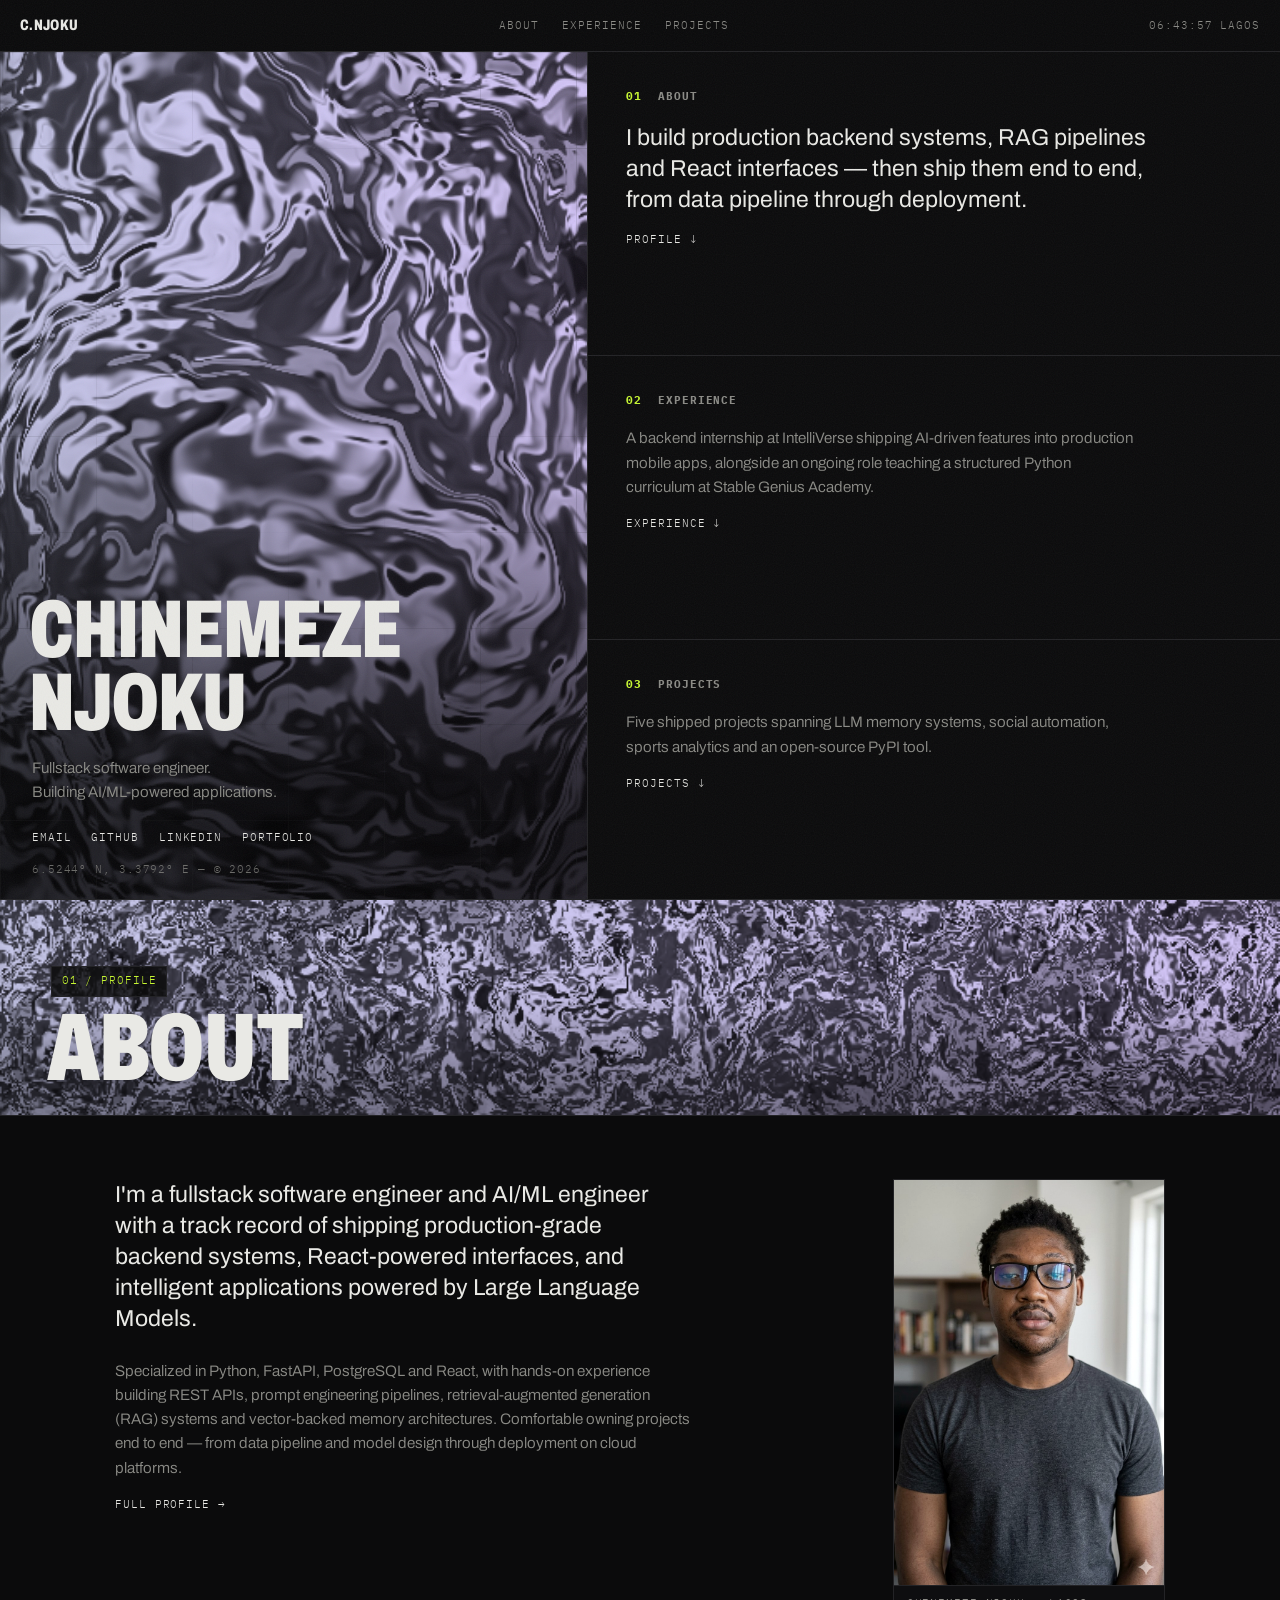
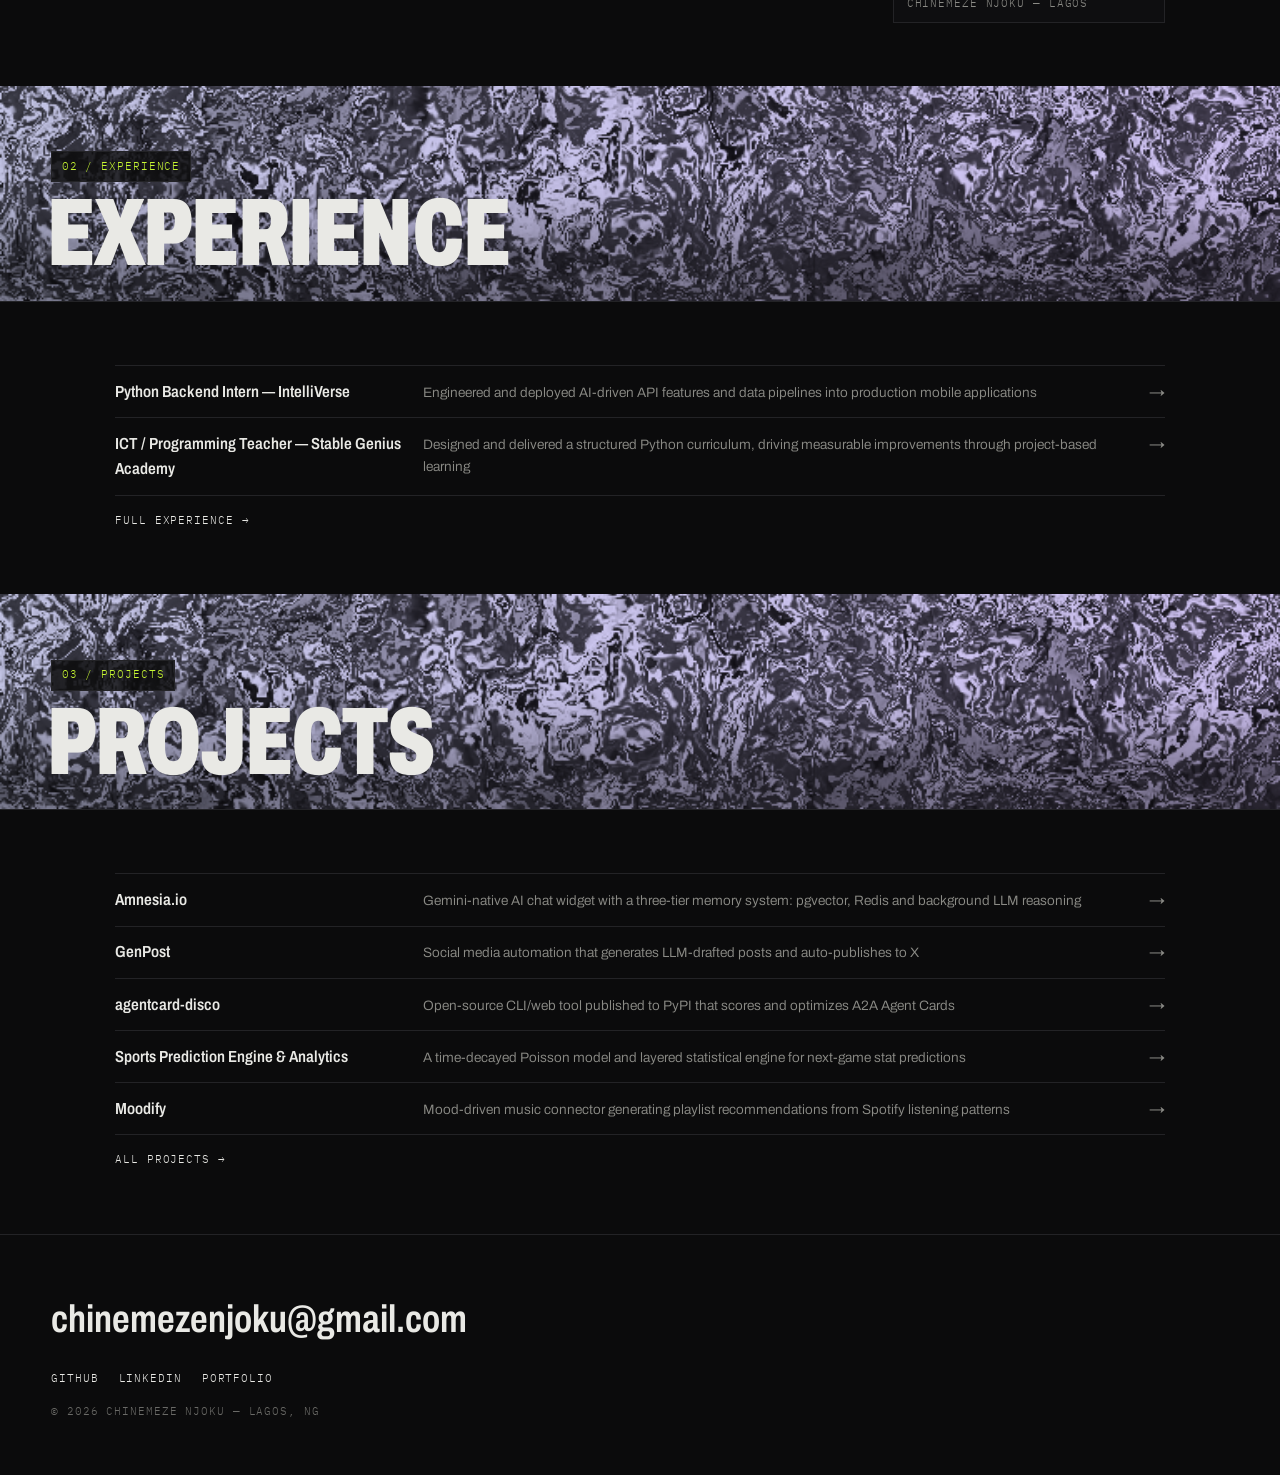
==== commit e965f6df: "Remove education section from site and schema" ====
--- a/index.html
+++ b/index.html
@@ -29,10 +29,6 @@
     "@type": "Organization",
     "name": "Stable Genius Academy"
   },
-  "alumniOf": {
-    "@type": "CollegeOrUniversity",
-    "name": "Federal University of Technology, Owerri"
-  },
   "knowsAbout": [
     "LLM Integration",
     "Prompt Engineering",
--- a/css/style.css
+++ b/css/style.css
@@ -445,7 +445,7 @@
   align-items: start;
 }
 
-/* entries (education / certifications) */
+/* entries (certifications) */
 
 .entry { margin-bottom: 1.4rem; }
 .entry:last-of-type { margin-bottom: 0; }
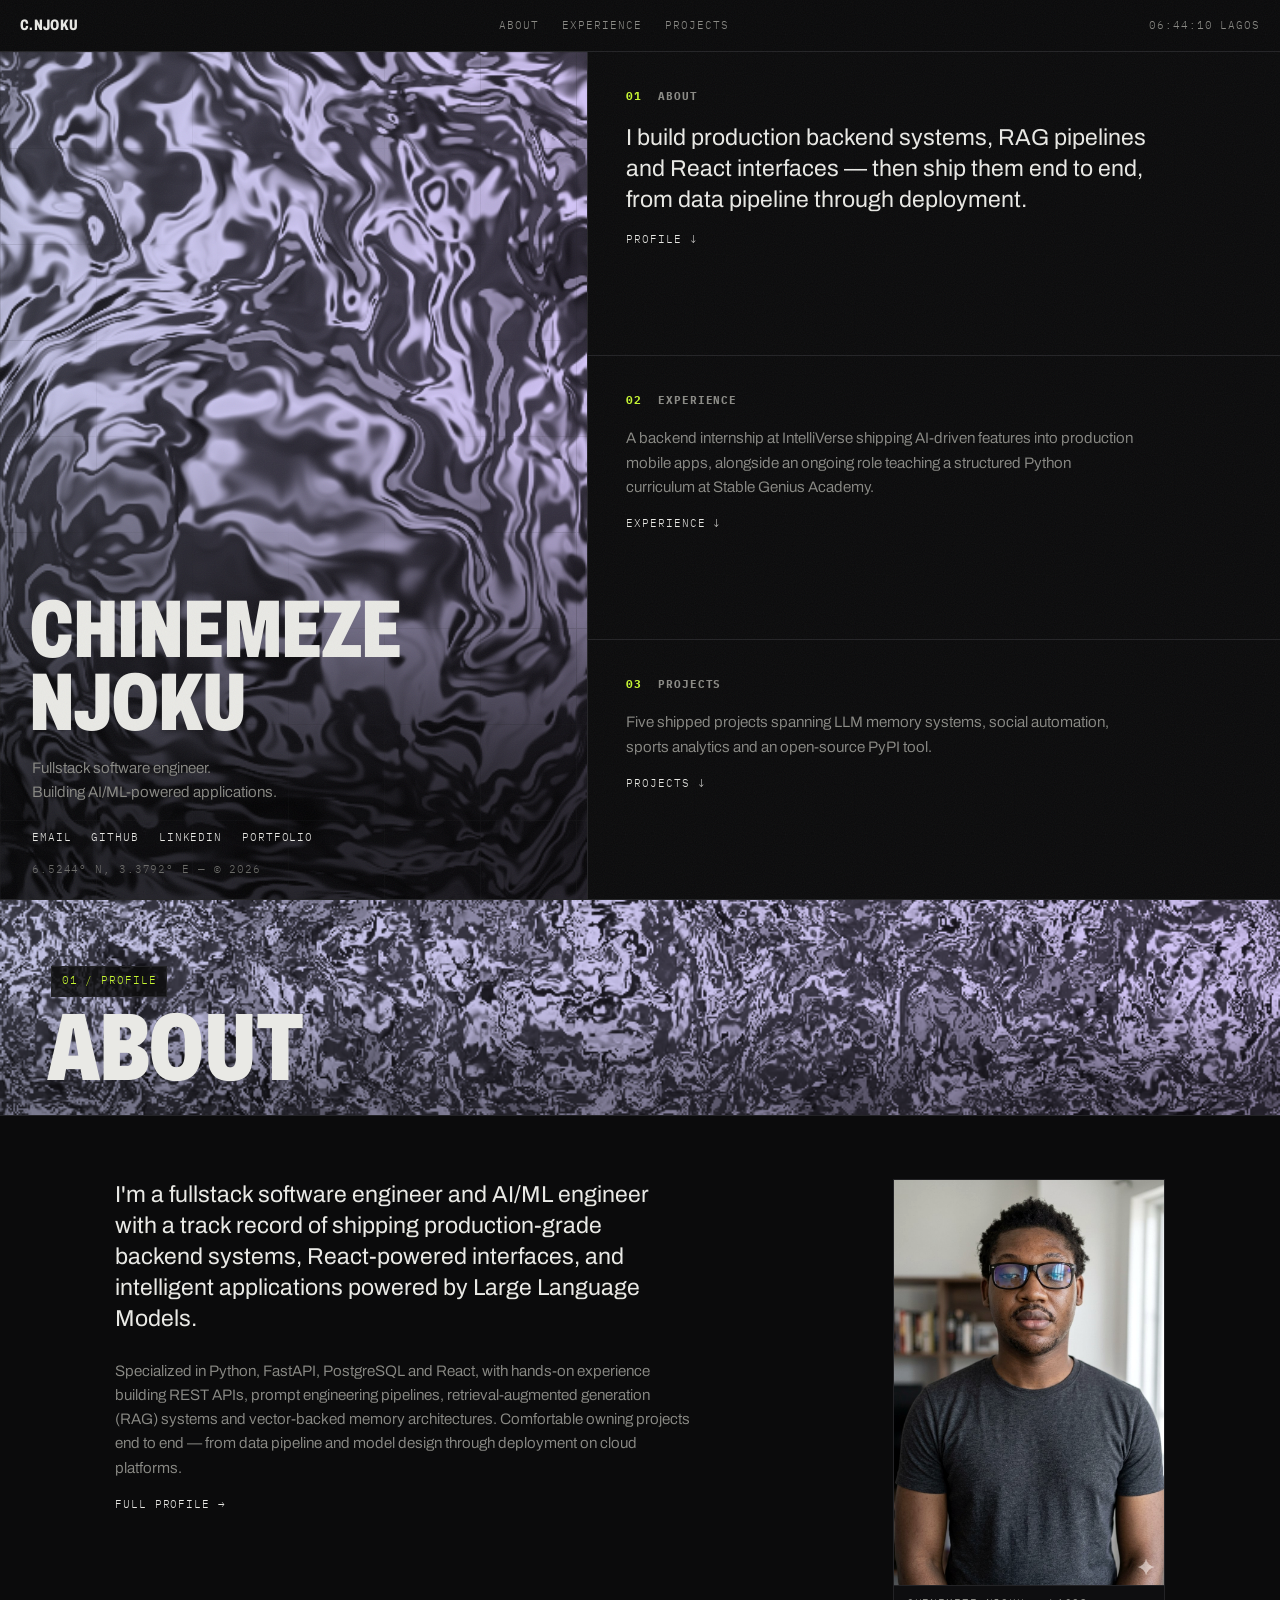
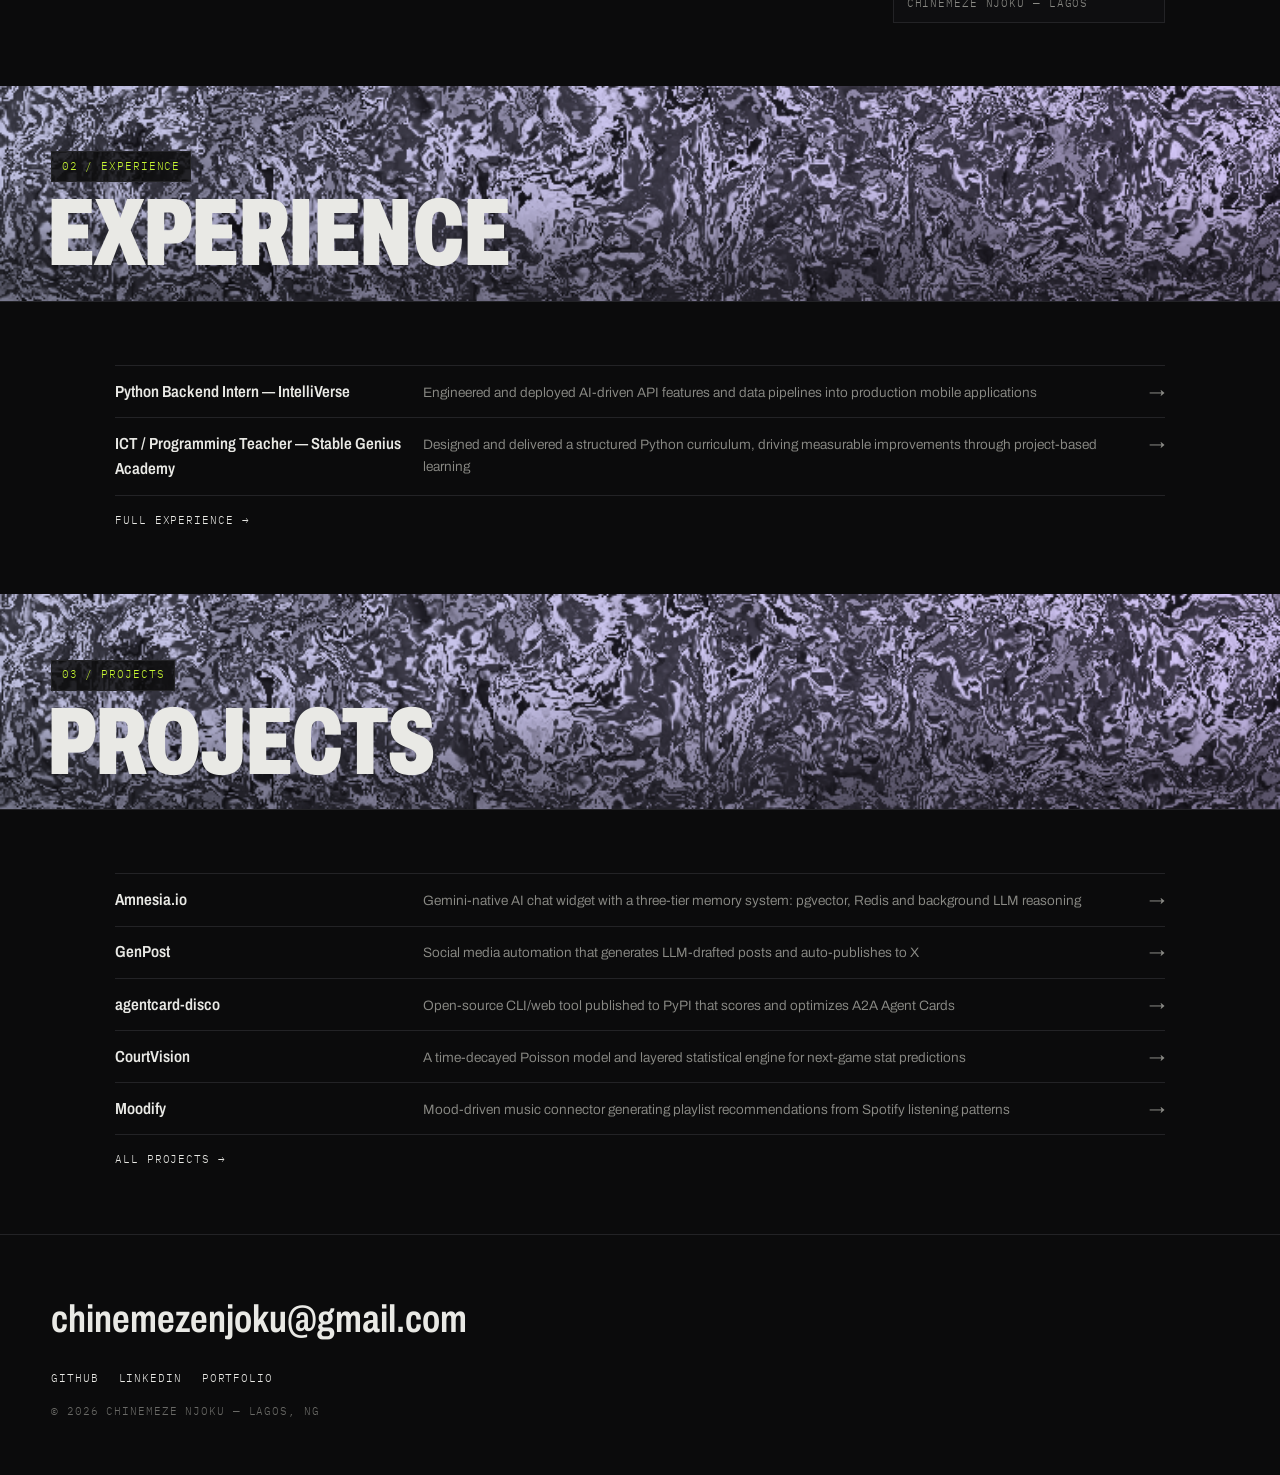
==== commit 2644e3bb: "new links" ====
--- a/index.html
+++ b/index.html
@@ -206,8 +206,8 @@
               <span class="row-desc">Open-source CLI/web tool published to PyPI that scores and optimizes A2A Agent Cards</span>
               <span class="row-arrow" aria-hidden="true">→</span>
             </a>
-            <a class="row" href="projects.html#sports-prediction-engine">
-              <span class="row-name">Sports Prediction Engine &amp; Analytics</span>
+            <a class="row" href="projects.html#courtvision">
+              <span class="row-name">CourtVision</span>
               <span class="row-desc">A time-decayed Poisson model and layered statistical engine for next-game stat predictions</span>
               <span class="row-arrow" aria-hidden="true">→</span>
             </a>
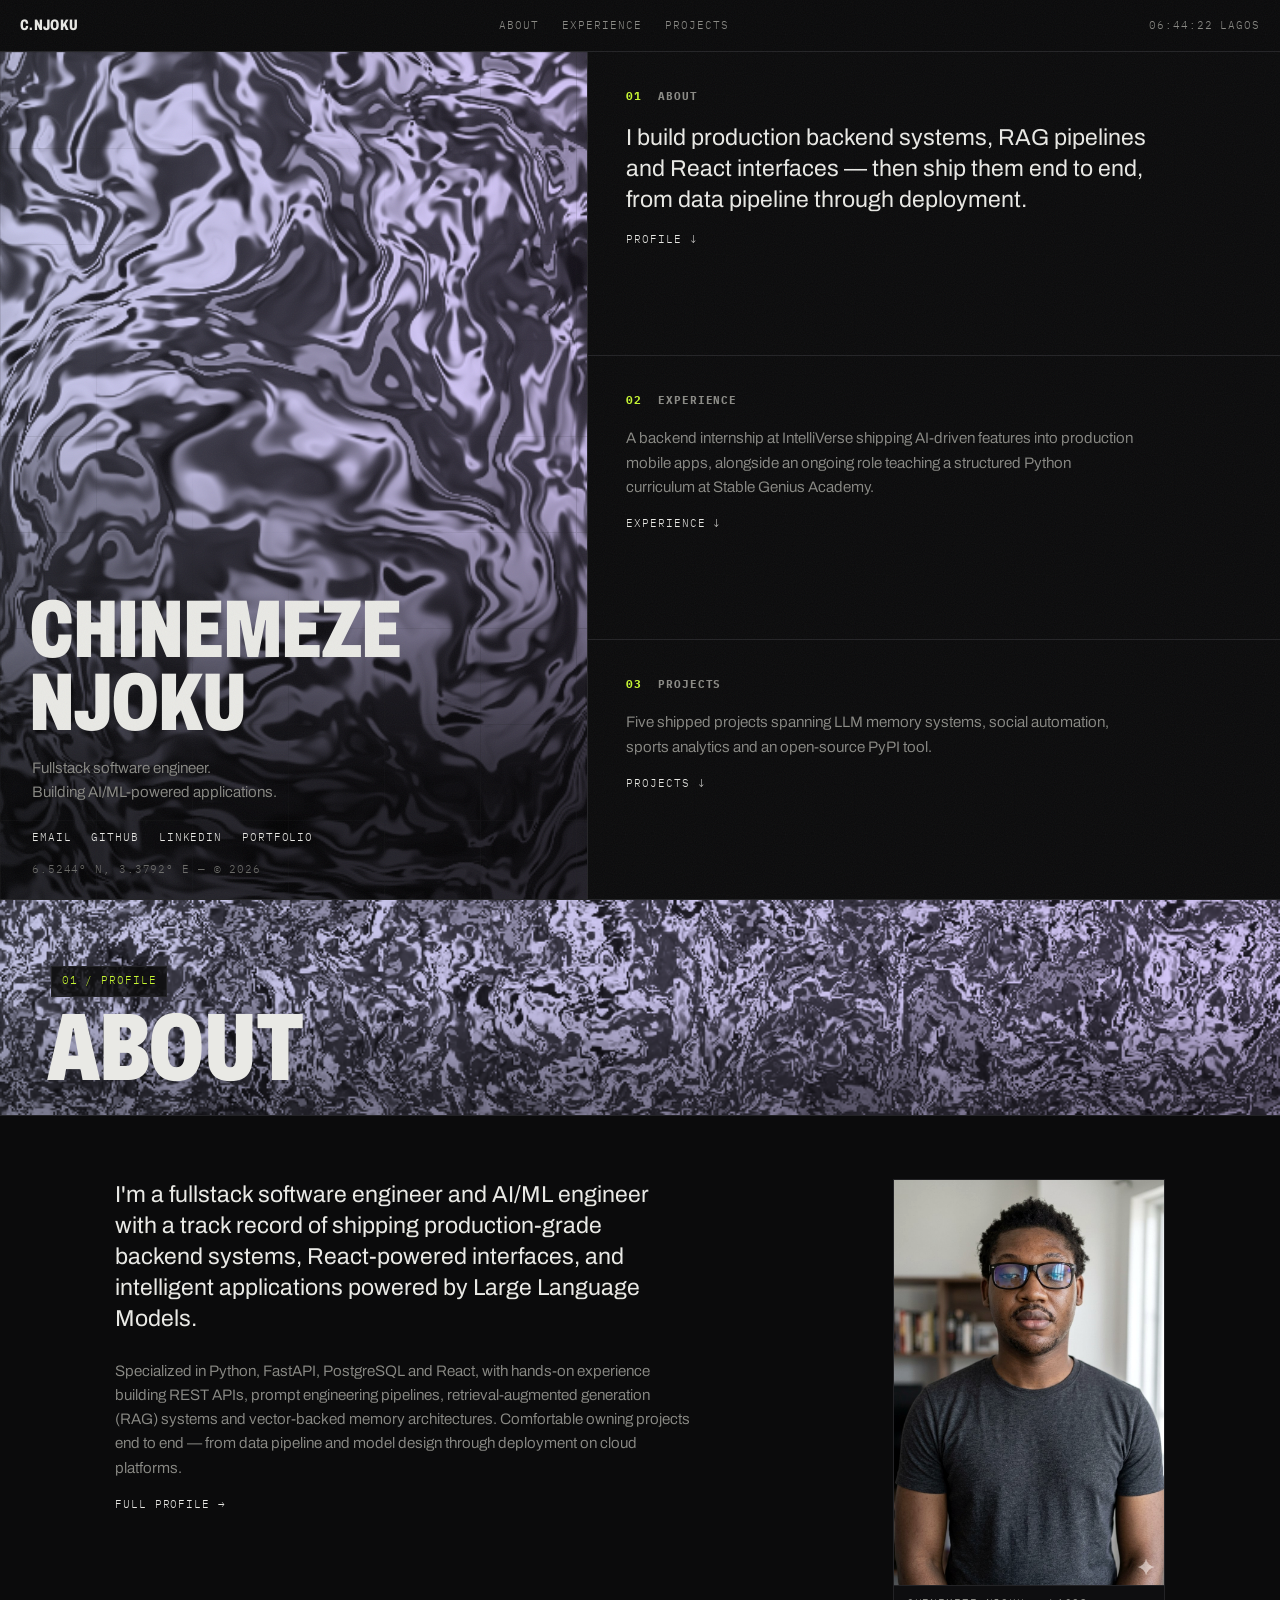
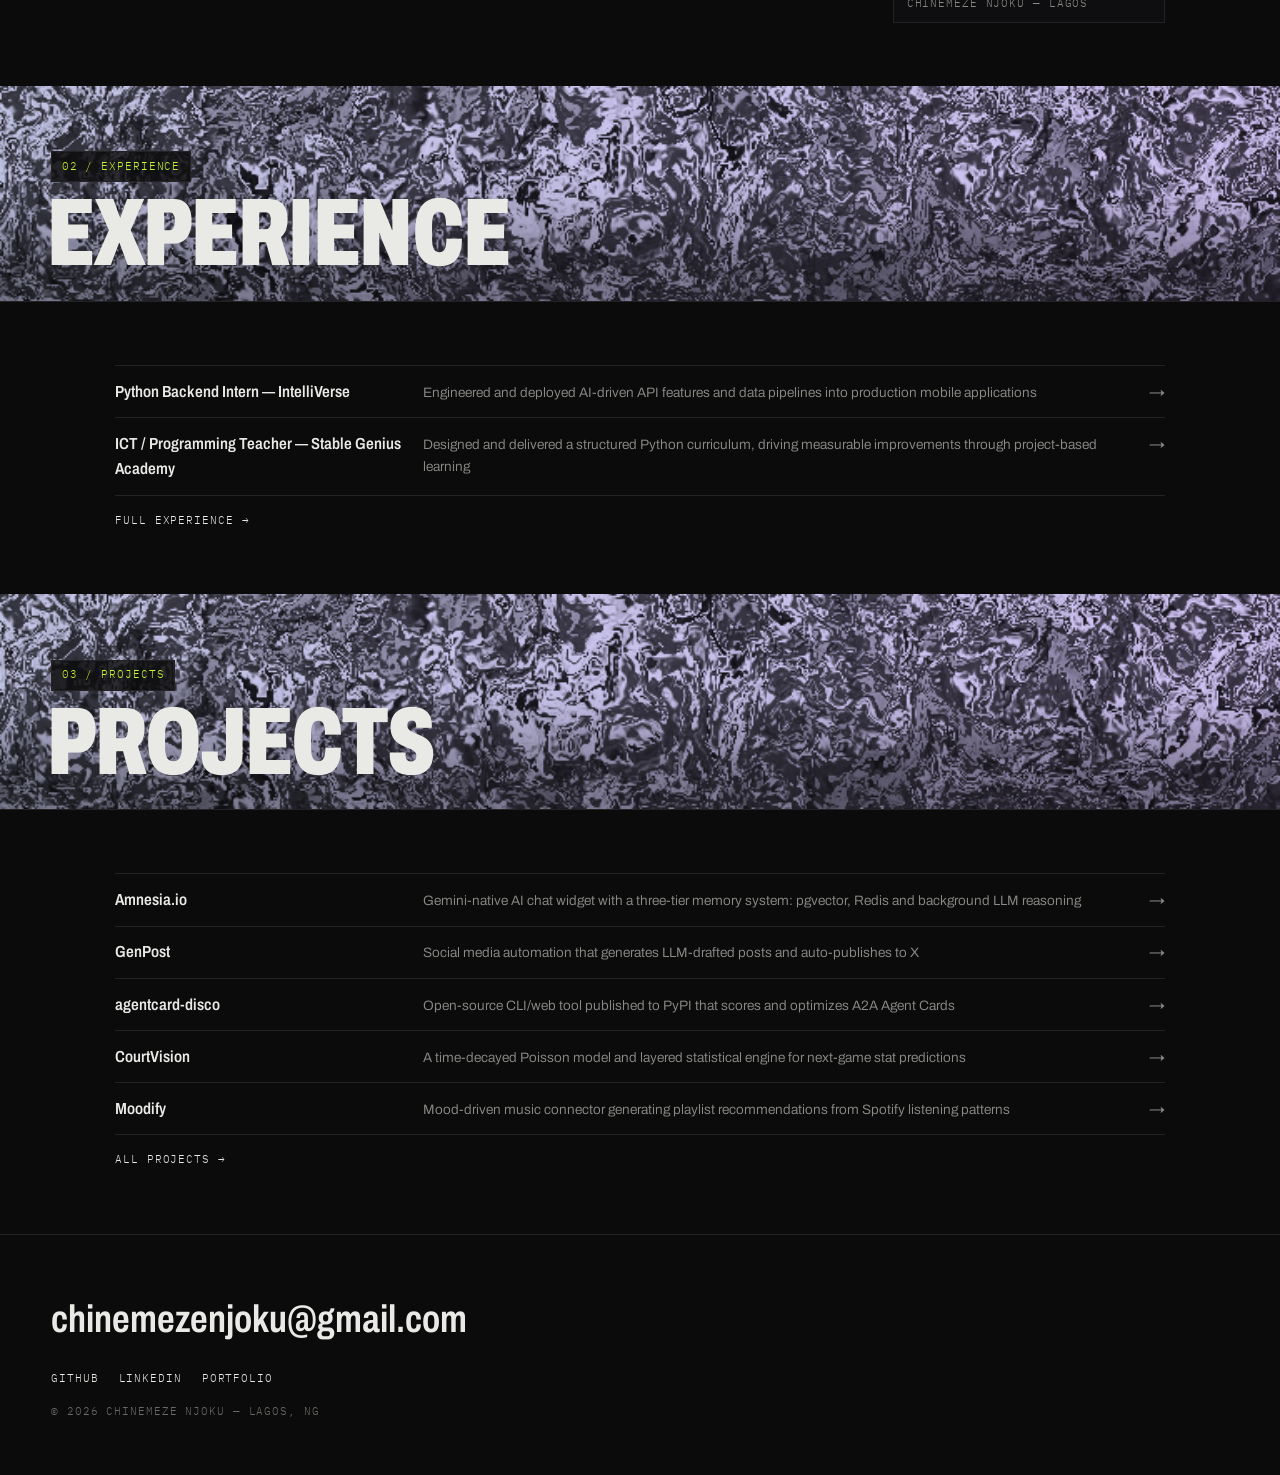
==== commit fe27307b: "Update index.html goatcounter script for tracking visits" ====
--- a/index.html
+++ b/index.html
@@ -238,5 +238,7 @@
 
   <script src="js/fluid.js"></script>
   <script src="js/main.js"></script>
+<script data-goatcounter="https://chineey.goatcounter.com/count"
+        async src="//gc.zgo.at/count.js"></script>
 </body>
 </html>
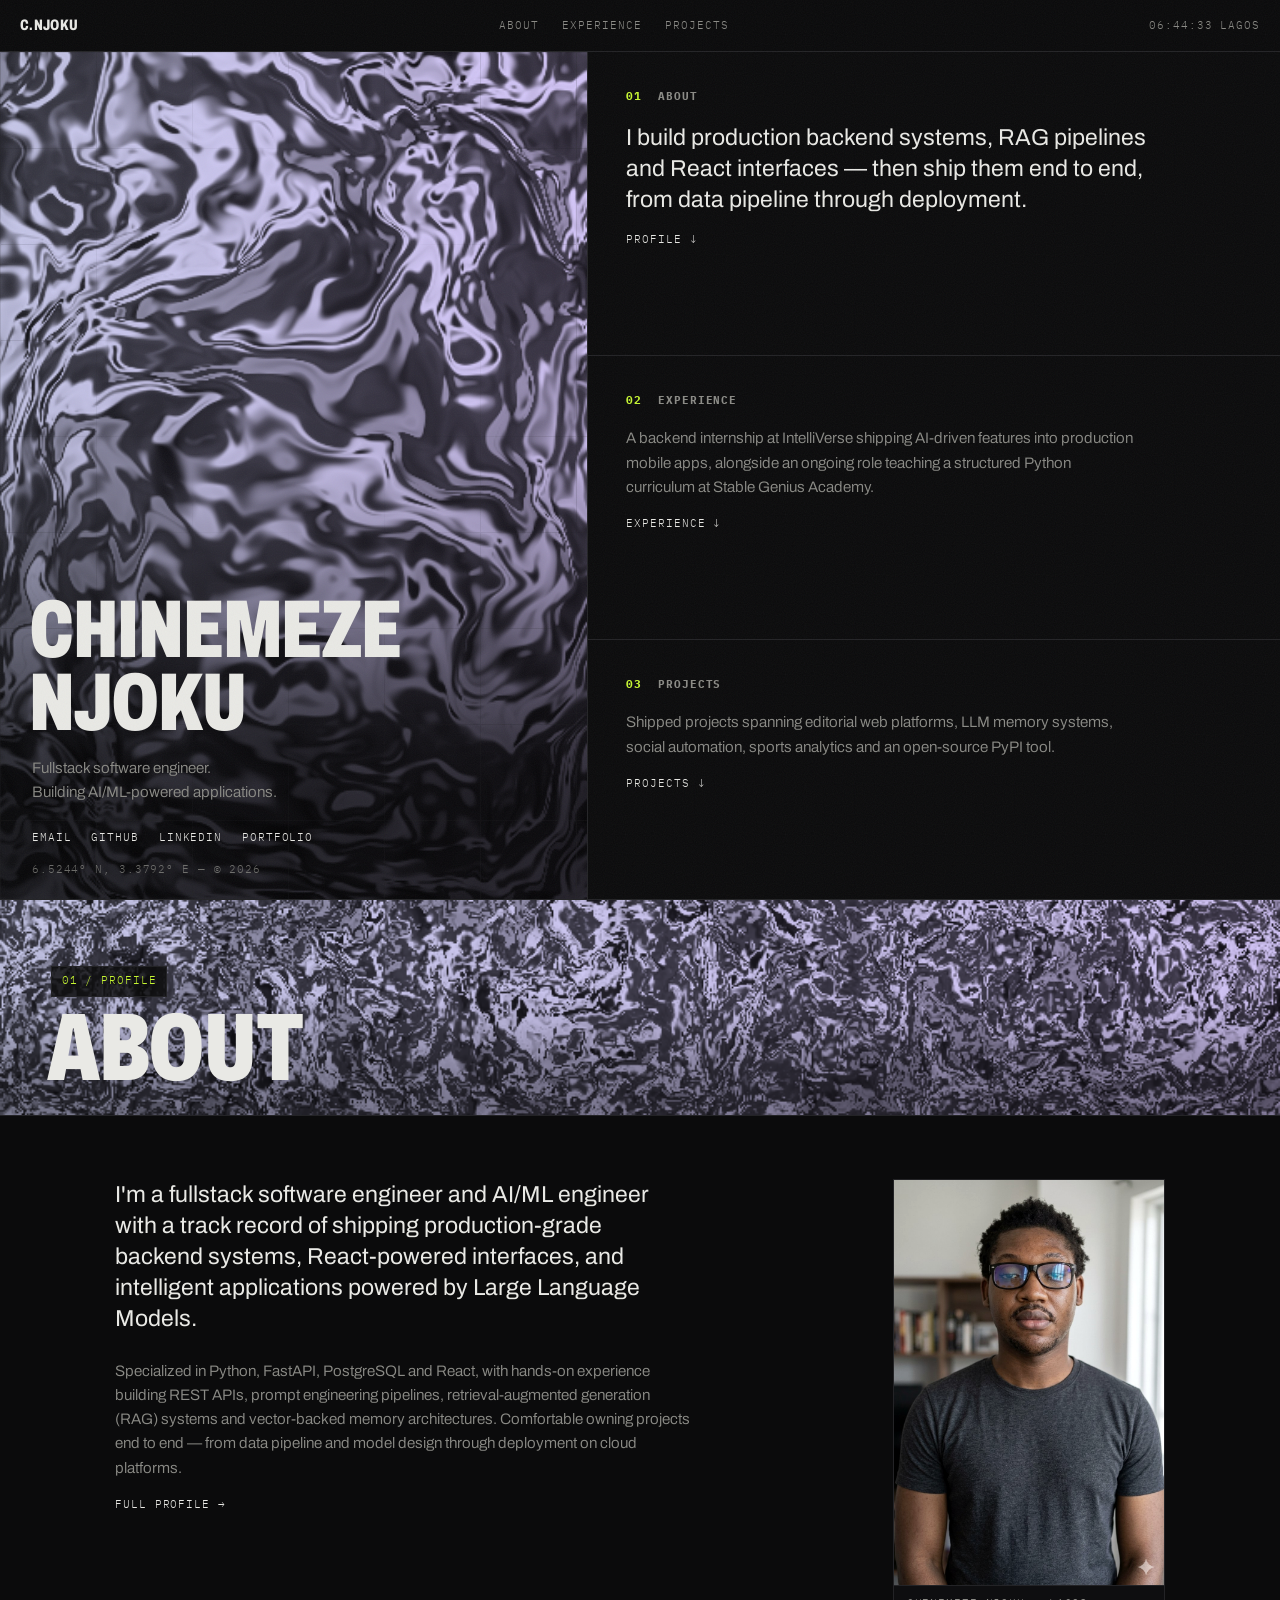
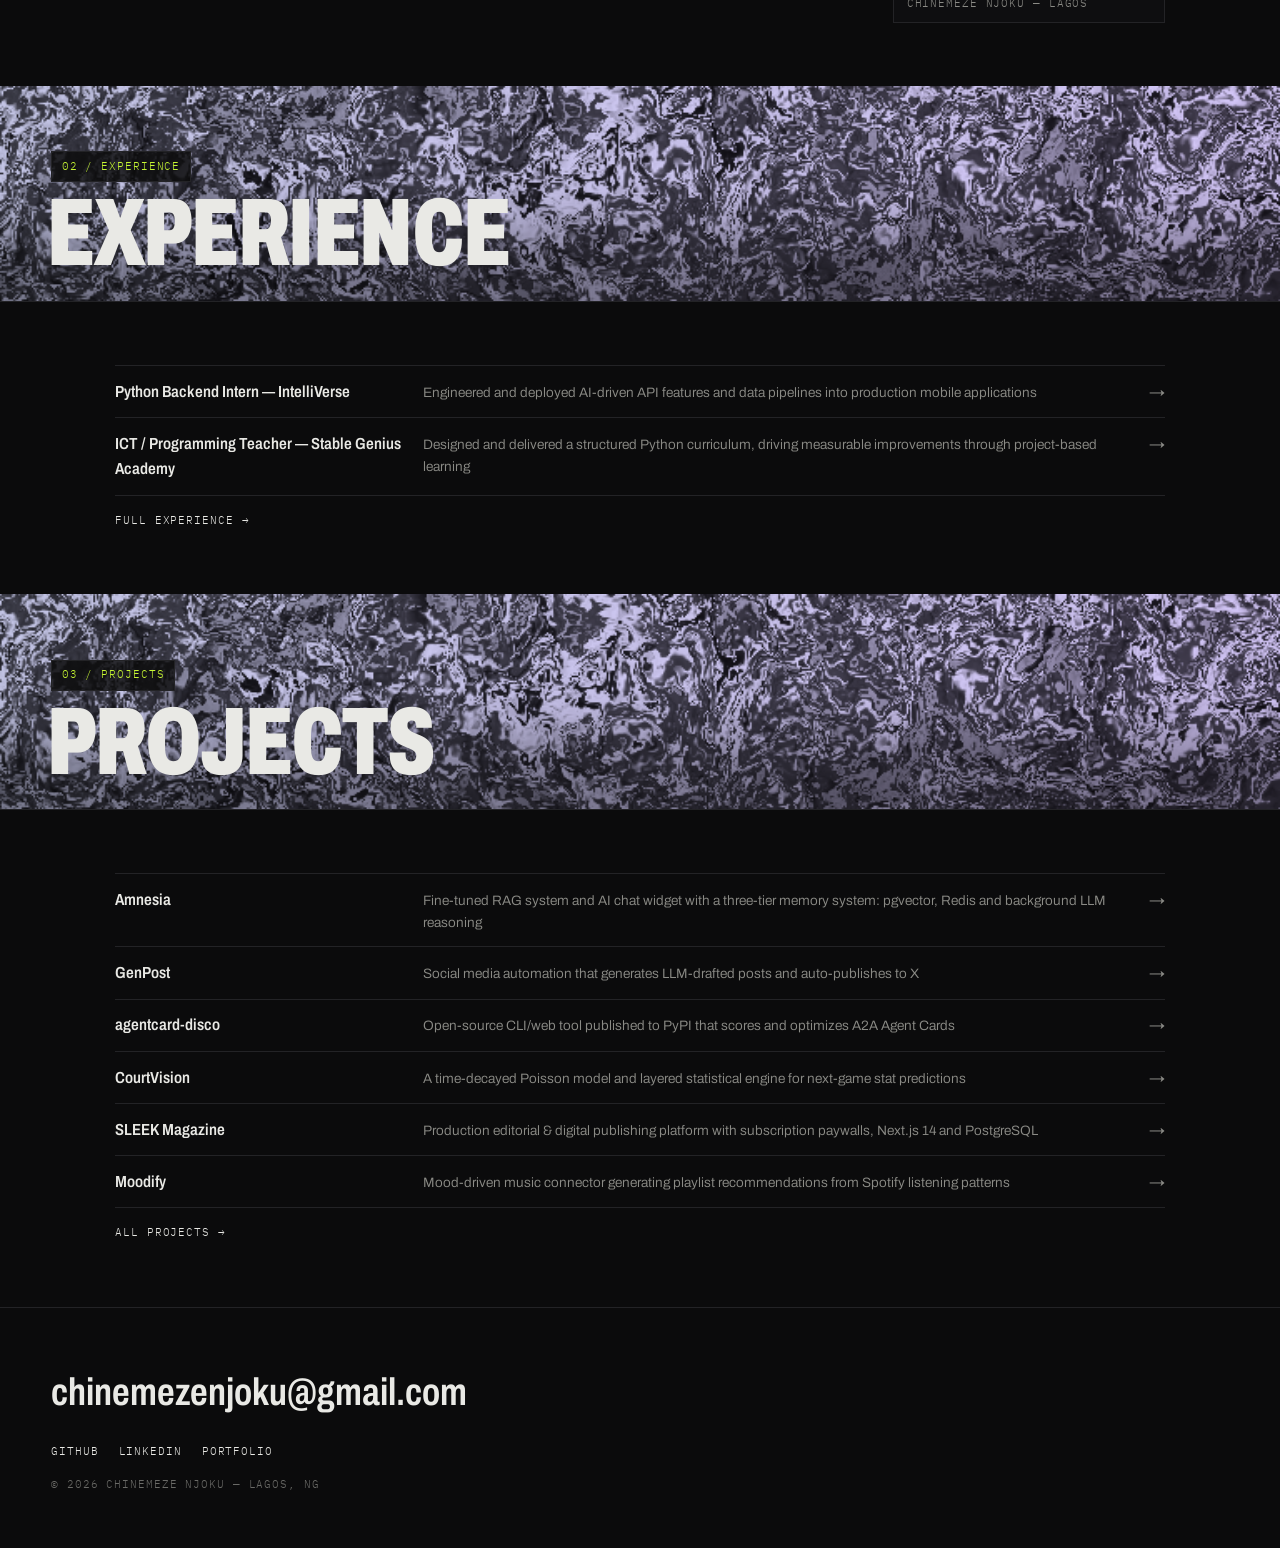
==== commit fe36b721: "new project" ====
--- a/index.html
+++ b/index.html
@@ -110,8 +110,8 @@
         <section class="cell">
           <h2 class="cell-label mono"><span>03</span> Projects</h2>
           <p class="cell-note">
-            Five shipped projects spanning LLM memory systems, social
-            automation, sports analytics and an open-source PyPI tool.
+            Shipped projects spanning editorial web platforms, LLM memory
+            systems, social automation, sports analytics and an open-source PyPI tool.
           </p>
           <a class="cell-more mono" href="#projects">Projects ↓</a>
         </section>
@@ -191,9 +191,9 @@
       <div class="page">
         <div class="teaser teaser-solo reveal">
           <div class="teaser-text">
-            <a class="row" href="projects.html#amnesia-io">
-              <span class="row-name">Amnesia.io</span>
-              <span class="row-desc">Gemini-native AI chat widget with a three-tier memory system: pgvector, Redis and background LLM reasoning</span>
+            <a class="row" href="projects.html#amnesia">
+              <span class="row-name">Amnesia</span>
+              <span class="row-desc">Fine-tuned RAG system and AI chat widget with a three-tier memory system: pgvector, Redis and background LLM reasoning</span>
               <span class="row-arrow" aria-hidden="true">→</span>
             </a>
             <a class="row" href="projects.html#genpost">
@@ -209,6 +209,11 @@
             <a class="row" href="projects.html#courtvision">
               <span class="row-name">CourtVision</span>
               <span class="row-desc">A time-decayed Poisson model and layered statistical engine for next-game stat predictions</span>
+              <span class="row-arrow" aria-hidden="true">→</span>
+            </a>
+            <a class="row" href="projects.html#sleek">
+              <span class="row-name">SLEEK Magazine</span>
+              <span class="row-desc">Production editorial & digital publishing platform with subscription paywalls, Next.js 14 and PostgreSQL</span>
               <span class="row-arrow" aria-hidden="true">→</span>
             </a>
             <a class="row" href="projects.html#moodify">
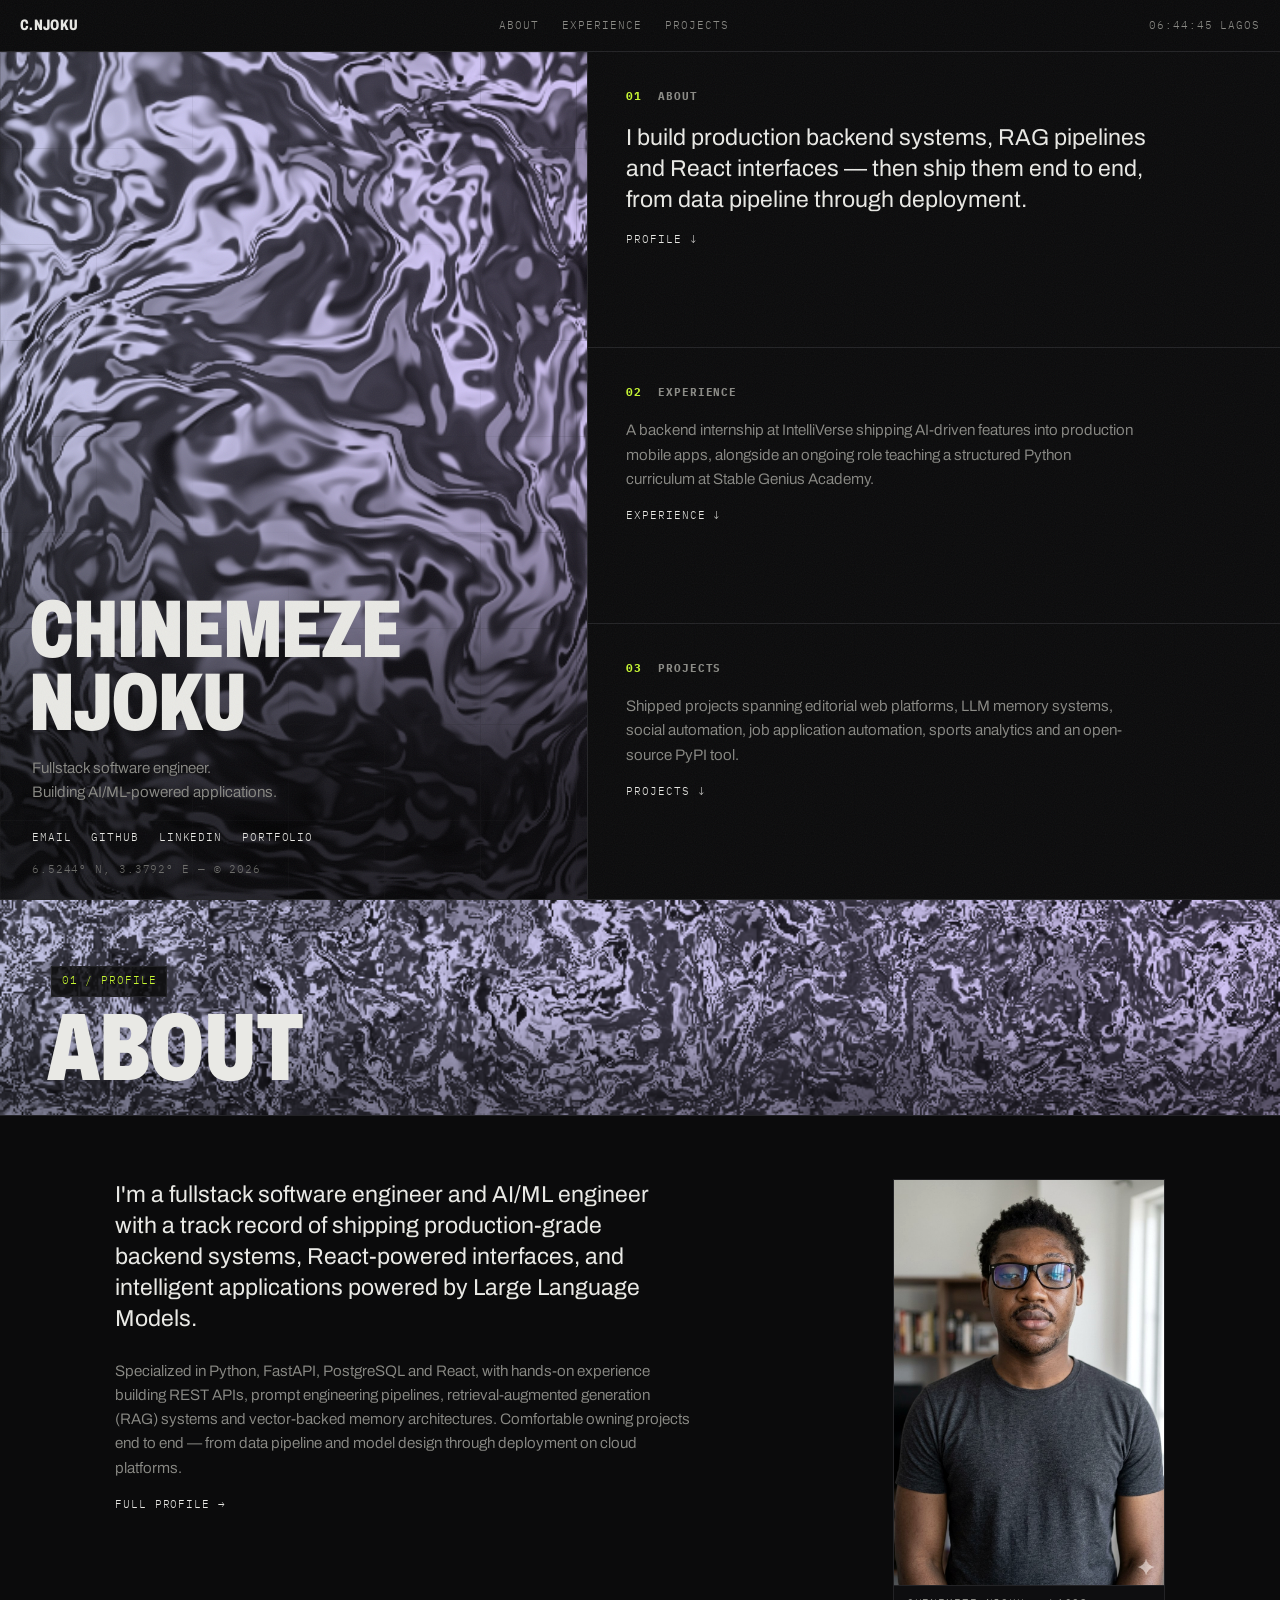
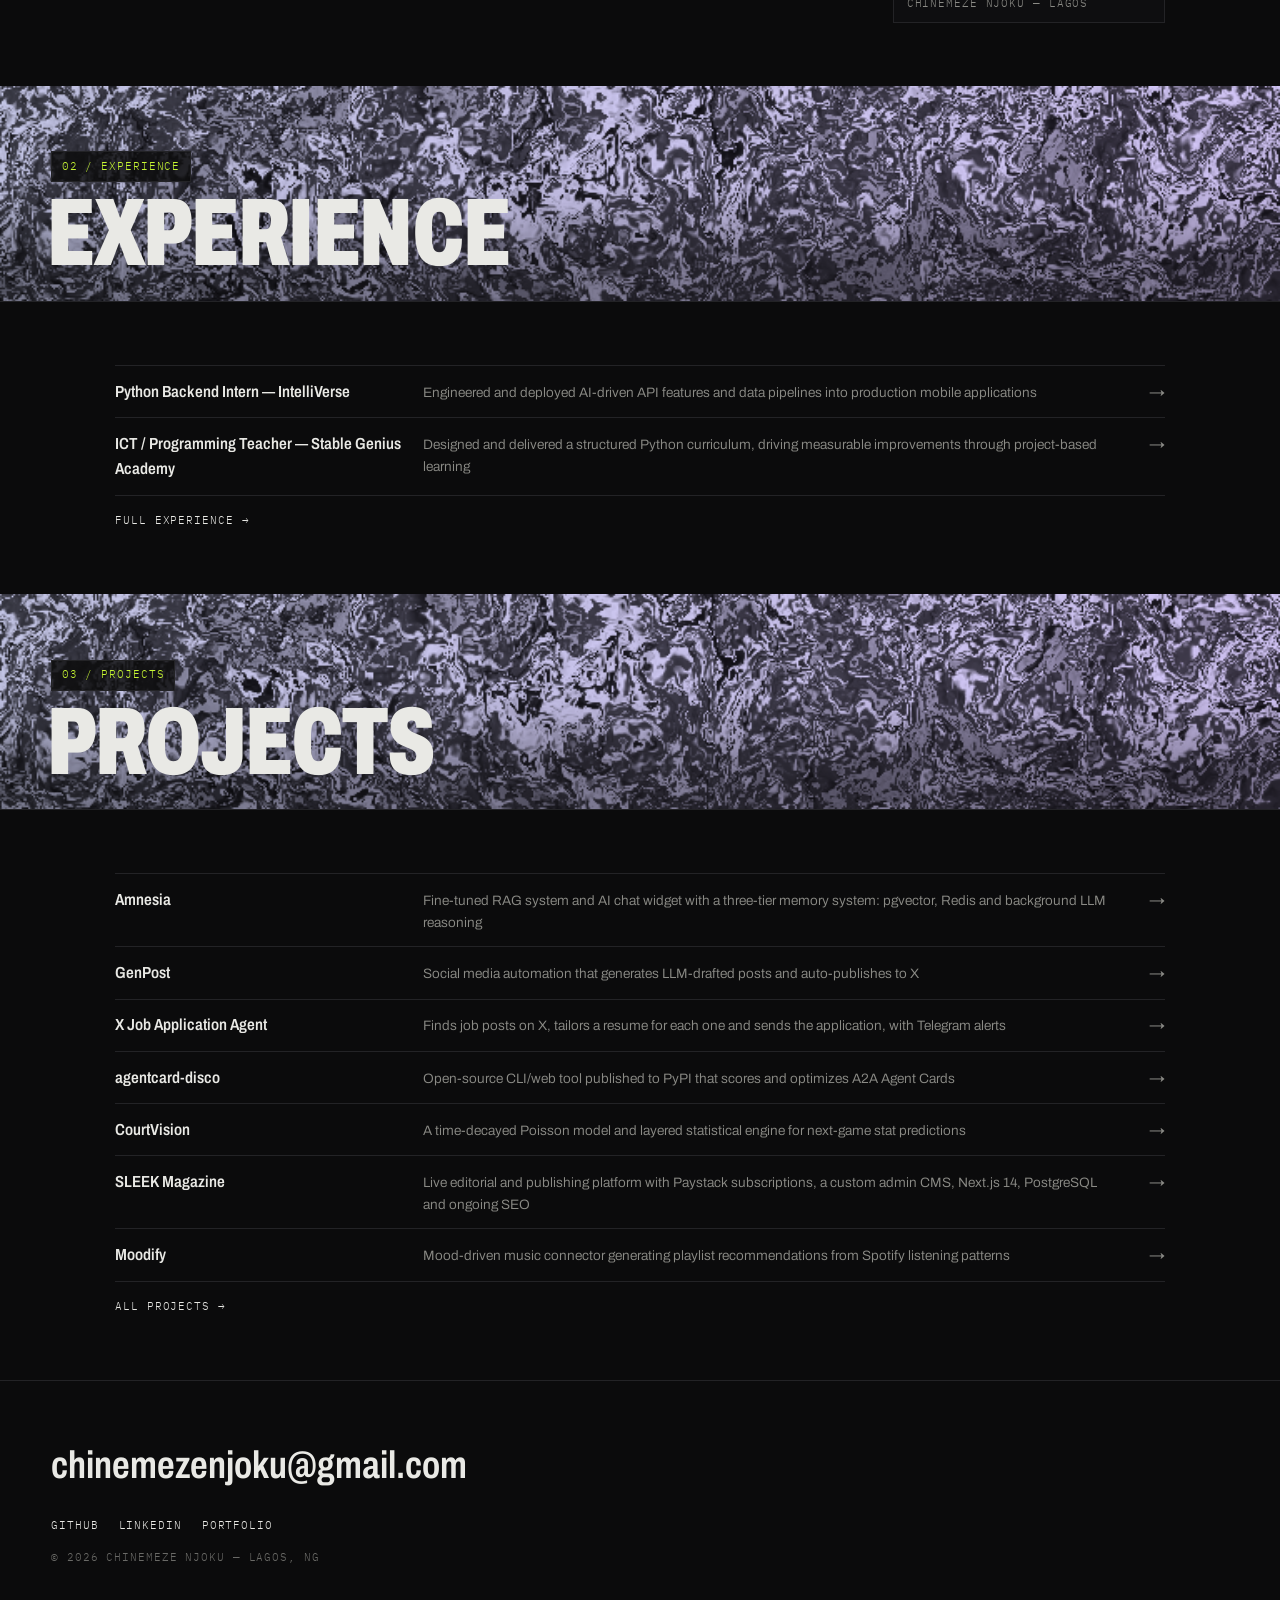
==== commit f2d22130: "new project" ====
--- a/index.html
+++ b/index.html
@@ -1,10 +1,12 @@
 <!doctype html>
 <html lang="en">
+
 <head>
   <meta charset="utf-8">
   <meta name="viewport" content="width=device-width, initial-scale=1">
   <title>Chinemeze Njoku — Fullstack &amp; AI/ML Engineer</title>
-  <meta name="description" content="Chinemeze Njoku — fullstack software engineer and AI/ML engineer building production backend systems and LLM-powered applications. Lagos, Nigeria.">
+  <meta name="description"
+    content="Chinemeze Njoku — fullstack software engineer and AI/ML engineer building production backend systems and LLM-powered applications. Lagos, Nigeria.">
   <meta property="og:title" content="Chinemeze Njoku — Fullstack & AI/ML Engineer">
   <meta property="og:description" content="Production backend systems, React interfaces, and LLM-powered applications.">
   <meta property="og:type" content="website">
@@ -15,7 +17,9 @@
   <link rel="icon" type="image/svg+xml" href="assets/favicon.svg">
   <link rel="preconnect" href="https://fonts.googleapis.com">
   <link rel="preconnect" href="https://fonts.gstatic.com" crossorigin>
-  <link href="https://fonts.googleapis.com/css2?family=Archivo:wdth,wght@62..125,300..900&family=IBM+Plex+Mono:wght@400;500&display=swap" rel="stylesheet">
+  <link
+    href="https://fonts.googleapis.com/css2?family=Archivo:wdth,wght@62..125,300..900&family=IBM+Plex+Mono:wght@400;500&display=swap"
+    rel="stylesheet">
   <link rel="stylesheet" href="css/style.css">
   <script type="application/ld+json">
 {
@@ -53,6 +57,7 @@
 }
   </script>
 </head>
+
 <body>
 
   <header class="site-head">
@@ -111,7 +116,7 @@
           <h2 class="cell-label mono"><span>03</span> Projects</h2>
           <p class="cell-note">
             Shipped projects spanning editorial web platforms, LLM memory
-            systems, social automation, sports analytics and an open-source PyPI tool.
+            systems, social automation, job application automation, sports analytics and an open-source PyPI tool.
           </p>
           <a class="cell-more mono" href="#projects">Projects ↓</a>
         </section>
@@ -166,12 +171,14 @@
           <div class="teaser-text">
             <a class="row" href="work.html#intelliverse">
               <span class="row-name">Python Backend Intern — IntelliVerse</span>
-              <span class="row-desc">Engineered and deployed AI-driven API features and data pipelines into production mobile applications</span>
+              <span class="row-desc">Engineered and deployed AI-driven API features and data pipelines into production
+                mobile applications</span>
               <span class="row-arrow" aria-hidden="true">→</span>
             </a>
             <a class="row" href="work.html#stable-genius">
               <span class="row-name">ICT / Programming Teacher — Stable Genius Academy</span>
-              <span class="row-desc">Designed and delivered a structured Python curriculum, driving measurable improvements through project-based learning</span>
+              <span class="row-desc">Designed and delivered a structured Python curriculum, driving measurable
+                improvements through project-based learning</span>
               <span class="row-arrow" aria-hidden="true">→</span>
             </a>
             <a class="cell-more mono" href="work.html">Full experience →</a>
@@ -193,32 +200,44 @@
           <div class="teaser-text">
             <a class="row" href="projects.html#amnesia">
               <span class="row-name">Amnesia</span>
-              <span class="row-desc">Fine-tuned RAG system and AI chat widget with a three-tier memory system: pgvector, Redis and background LLM reasoning</span>
+              <span class="row-desc">Fine-tuned RAG system and AI chat widget with a three-tier memory system: pgvector,
+                Redis and background LLM reasoning</span>
               <span class="row-arrow" aria-hidden="true">→</span>
             </a>
             <a class="row" href="projects.html#genpost">
               <span class="row-name">GenPost</span>
-              <span class="row-desc">Social media automation that generates LLM-drafted posts and auto-publishes to X</span>
+              <span class="row-desc">Social media automation that generates LLM-drafted posts and auto-publishes to
+                X</span>
+              <span class="row-arrow" aria-hidden="true">→</span>
+            </a>
+            <a class="row" href="projects.html#job-app-agent">
+              <span class="row-name">X Job Application Agent</span>
+              <span class="row-desc">Finds job posts on X, tailors a resume for each one and sends the application, with
+                Telegram alerts</span>
               <span class="row-arrow" aria-hidden="true">→</span>
             </a>
             <a class="row" href="projects.html#agentcard-disco">
               <span class="row-name">agentcard-disco</span>
-              <span class="row-desc">Open-source CLI/web tool published to PyPI that scores and optimizes A2A Agent Cards</span>
+              <span class="row-desc">Open-source CLI/web tool published to PyPI that scores and optimizes A2A Agent
+                Cards</span>
               <span class="row-arrow" aria-hidden="true">→</span>
             </a>
             <a class="row" href="projects.html#courtvision">
               <span class="row-name">CourtVision</span>
-              <span class="row-desc">A time-decayed Poisson model and layered statistical engine for next-game stat predictions</span>
+              <span class="row-desc">A time-decayed Poisson model and layered statistical engine for next-game stat
+                predictions</span>
               <span class="row-arrow" aria-hidden="true">→</span>
             </a>
             <a class="row" href="projects.html#sleek">
               <span class="row-name">SLEEK Magazine</span>
-              <span class="row-desc">Production editorial & digital publishing platform with subscription paywalls, Next.js 14 and PostgreSQL</span>
+              <span class="row-desc">Live editorial and publishing platform with Paystack subscriptions, a custom admin
+                CMS, Next.js 14, PostgreSQL and ongoing SEO</span>
               <span class="row-arrow" aria-hidden="true">→</span>
             </a>
             <a class="row" href="projects.html#moodify">
               <span class="row-name">Moodify</span>
-              <span class="row-desc">Mood-driven music connector generating playlist recommendations from Spotify listening patterns</span>
+              <span class="row-desc">Mood-driven music connector generating playlist recommendations from Spotify
+                listening patterns</span>
               <span class="row-arrow" aria-hidden="true">→</span>
             </a>
             <a class="cell-more mono" href="projects.html">All projects →</a>
@@ -243,7 +262,7 @@
 
   <script src="js/fluid.js"></script>
   <script src="js/main.js"></script>
-<script data-goatcounter="https://chineey.goatcounter.com/count"
-        async src="//gc.zgo.at/count.js"></script>
+  <script data-goatcounter="https://chineey.goatcounter.com/count" async src="//gc.zgo.at/count.js"></script>
 </body>
-</html>
+
+</html>
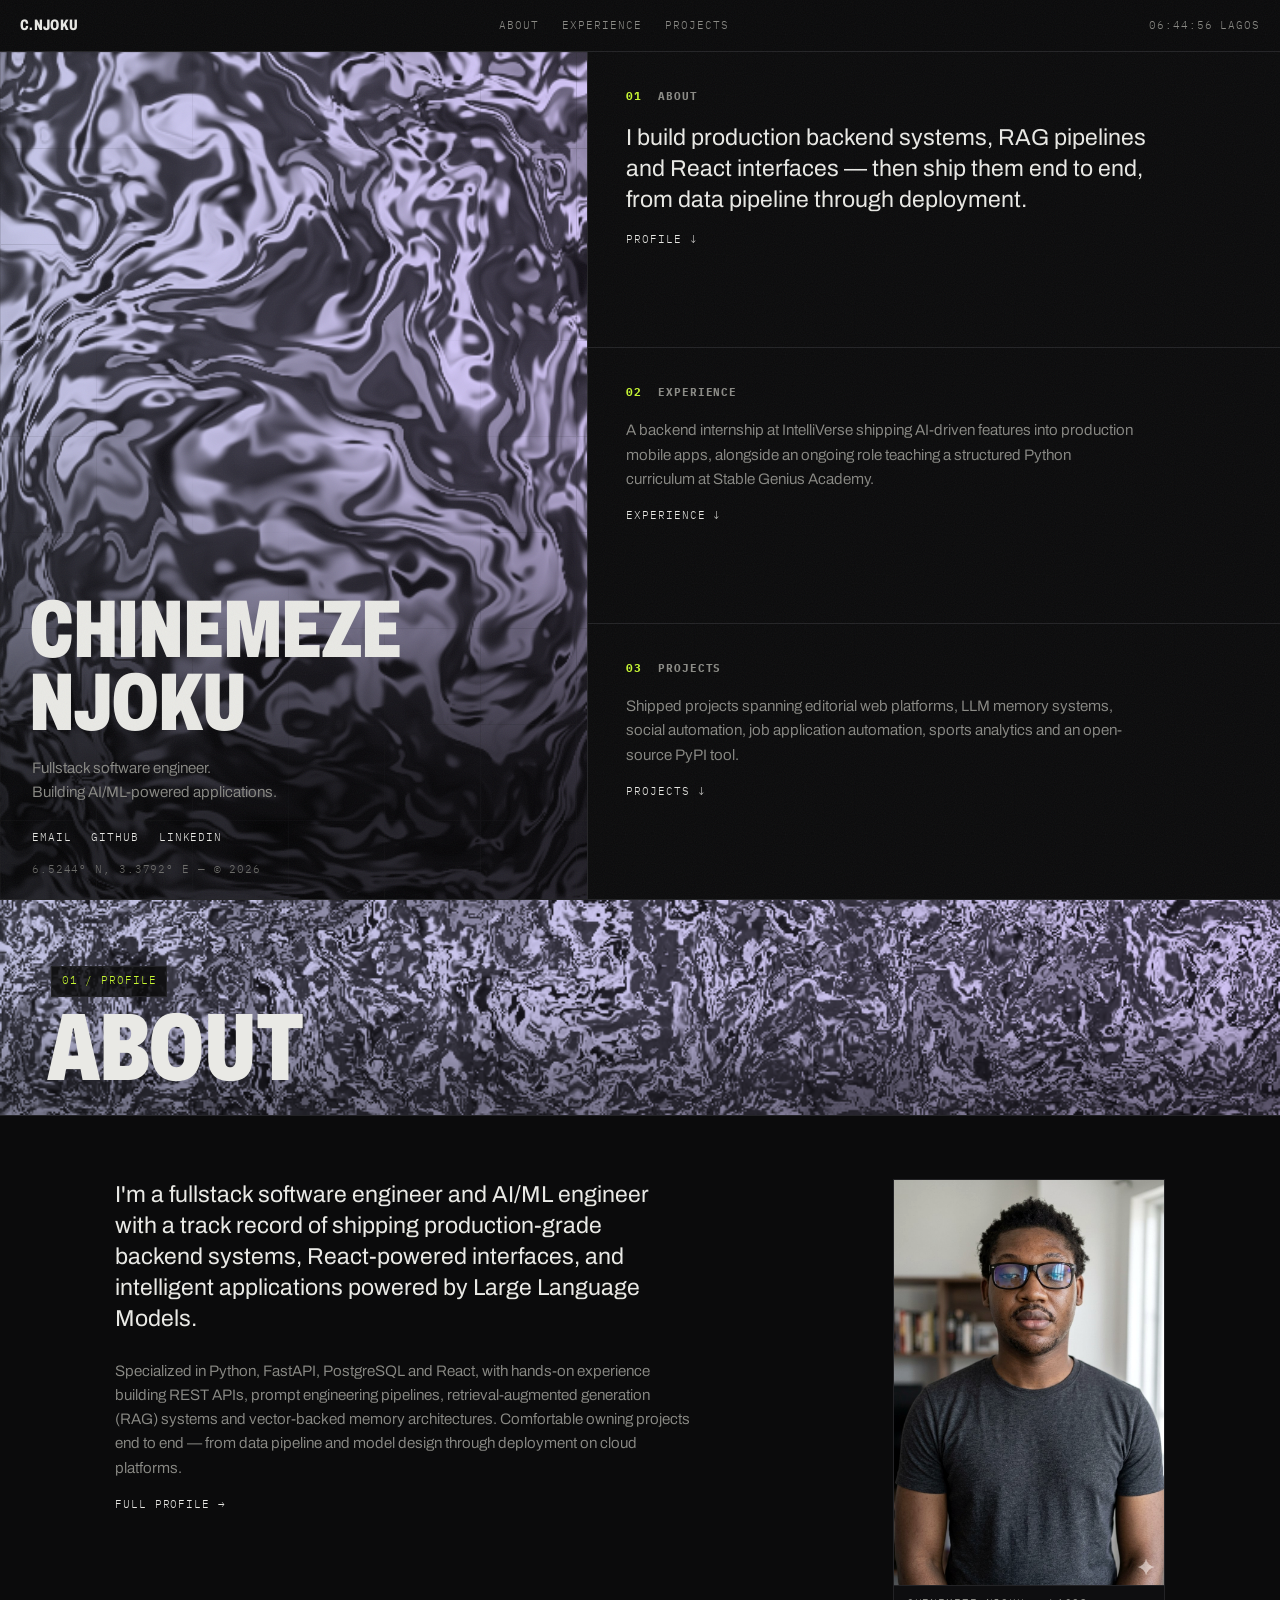
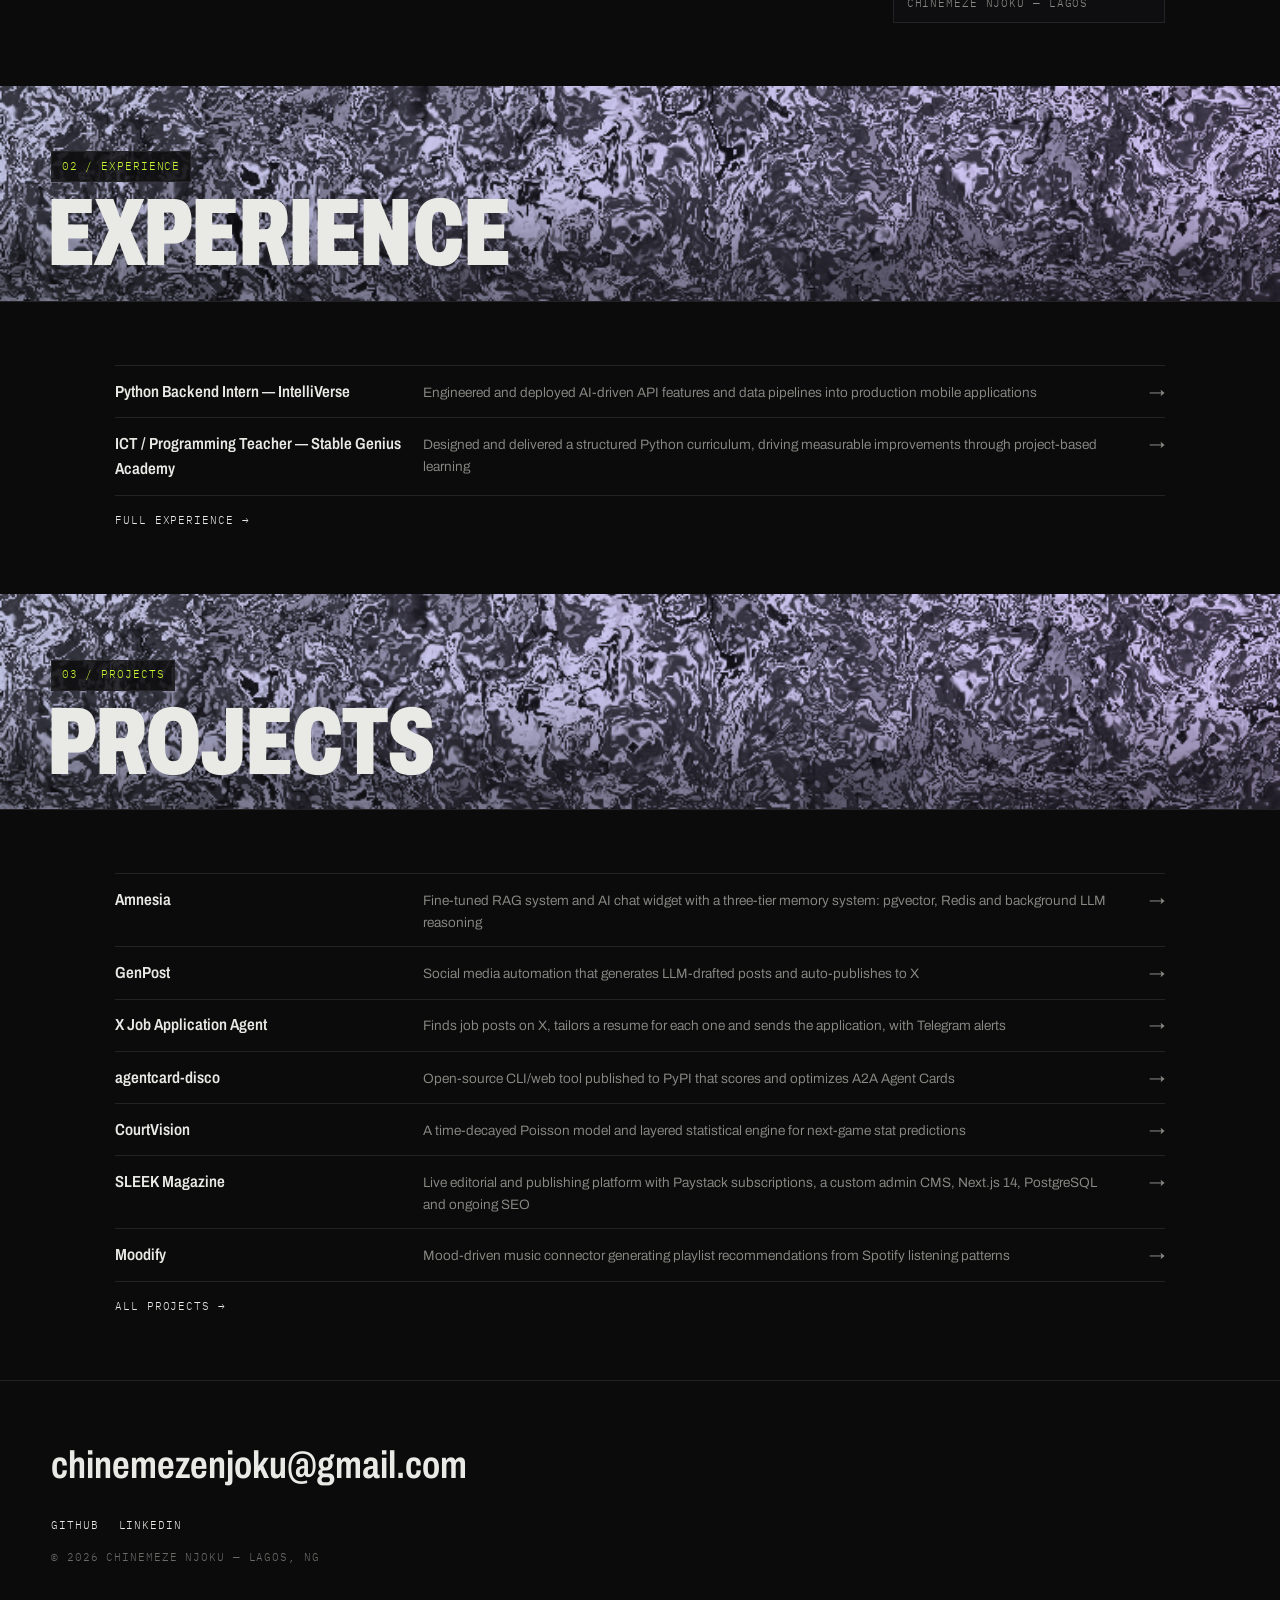
==== commit f95caba3: "linkedin added" ====
--- a/index.html
+++ b/index.html
@@ -45,8 +45,7 @@
   ],
   "sameAs": [
     "https://github.com/chineey",
-    "https://linkedin.com/in/chinemeze-njoku",
-    "https://portfolio-umber-three-92.vercel.app"
+    "https://linkedin.com/in/chinemeze-njoku"
   ],
   "email": "mailto:chinemezenjoku@gmail.com",
   "address": {
@@ -85,7 +84,6 @@
             <li><a href="mailto:chinemezenjoku@gmail.com">Email</a></li>
             <li><a href="https://github.com/chineey" target="_blank" rel="noopener">GitHub</a></li>
             <li><a href="https://linkedin.com/in/chinemeze-njoku" target="_blank" rel="noopener">LinkedIn</a></li>
-            <li><a href="https://portfolio-umber-three-92.vercel.app" target="_blank" rel="noopener">Portfolio</a></li>
           </ul>
           <p class="id-meta mono">6.5244° N, 3.3792° E — © 2026</p>
         </div>
@@ -254,7 +252,6 @@
       <ul class="id-links mono">
         <li><a href="https://github.com/chineey" target="_blank" rel="noopener">GitHub</a></li>
         <li><a href="https://linkedin.com/in/chinemeze-njoku" target="_blank" rel="noopener">LinkedIn</a></li>
-        <li><a href="https://portfolio-umber-three-92.vercel.app" target="_blank" rel="noopener">Portfolio</a></li>
       </ul>
       <p class="id-meta mono">© 2026 Chinemeze Njoku — Lagos, NG</p>
     </div>
